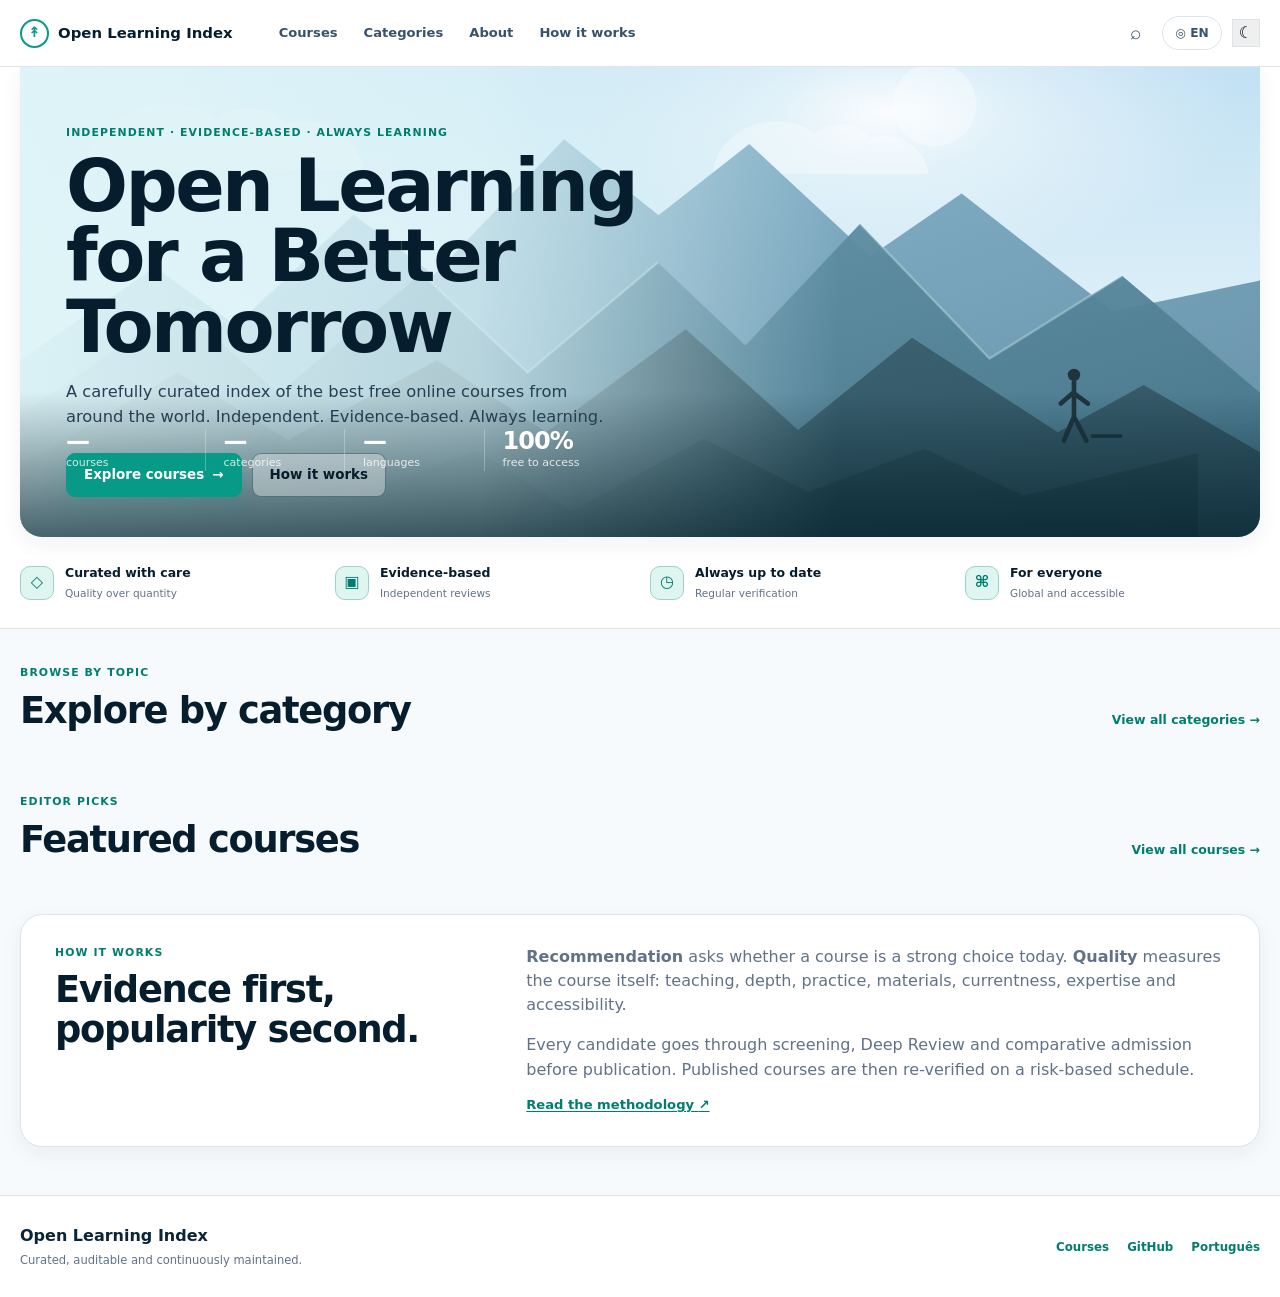
==== site/index.html @ 751ab686 "Add theme controls to index.html" ====
<!doctype html>
<html lang="en">
<head>
  <meta charset="utf-8">
  <meta name="viewport" content="width=device-width, initial-scale=1">
  <meta name="description" content="A rigorously curated index of exceptional free courses and open learning experiences.">
  <meta name="theme-color" content="#ffffff">
  <script>
    try {
      const saved = localStorage.getItem("oli-theme");
      const theme = saved === "dark" || saved === "light"
        ? saved
        : (matchMedia("(prefers-color-scheme: dark)").matches ? "dark" : "light");
      document.documentElement.dataset.theme = theme;
      document.documentElement.style.colorScheme = theme;
    } catch {}
  </script>
  <link rel="canonical" href="https://blackspirits.github.io/open-learning-index/">
  <link rel="alternate" hreflang="en" href="https://blackspirits.github.io/open-learning-index/">
  <link rel="alternate" hreflang="pt-PT" href="https://blackspirits.github.io/open-learning-index/pt/">
  <link rel="alternate" hreflang="x-default" href="https://blackspirits.github.io/open-learning-index/">
  <meta property="og:type" content="website">
  <meta property="og:title" content="Open Learning Index">
  <meta property="og:description" content="Curated, evidence-backed and continuously maintained free learning.">
  <meta property="og:url" content="https://blackspirits.github.io/open-learning-index/">
  <title>Open Learning Index</title>
  <link rel="stylesheet" href="styles.css">
</head>
<body data-page="home" data-locale="en" data-root="./">
  <a class="skip-link" href="#main-content">Skip to content</a>

  <header class="topbar">
    <div class="shell topbar-inner">
      <a class="brand" href="./" aria-label="Open Learning Index home">
        <span class="brand-symbol" aria-hidden="true">↟</span>
        <span>Open Learning Index</span>
      </a>
      <nav class="main-nav" aria-label="Primary navigation">
        <a href="courses/">Courses</a>
        <a href="#categories">Categories</a>
        <a href="#about">About</a>
        <a href="#how-it-works">How it works</a>
      </nav>
      <div class="nav-actions">
        <a class="icon-link" href="courses/" aria-label="Search courses">⌕</a>
        <a class="language-switch" href="pt/" lang="pt-PT" hreflang="pt-PT">◎ EN</a>
        <button class="theme-toggle" type="button" data-theme-toggle aria-label="Use dark theme" title="Use dark theme"><span data-theme-icon aria-hidden="true">☾</span></button>
      </div>
    </div>
  </header>

  <main id="main-content">
    <section class="home-hero">
      <div class="shell hero-frame">
        <div class="hero-copy-block">
          <p class="eyebrow">Independent · evidence-based · always learning</p>
          <h1>Open Learning<br>for a Better Tomorrow</h1>
          <p class="hero-copy">
            A carefully curated index of the best free online courses from around the world.
            Independent. Evidence-based. Always learning.
          </p>
          <div class="hero-actions">
            <a class="button button-primary" href="courses/">Explore courses <span aria-hidden="true">→</span></a>
            <a class="button button-ghost" href="#how-it-works">How it works</a>
          </div>
          <div class="home-stats" aria-label="Index statistics">
            <div><strong id="stat-courses">—</strong><span>courses</span></div>
            <div><strong id="stat-categories">—</strong><span>categories</span></div>
            <div><strong id="stat-languages">—</strong><span>languages</span></div>
            <div><strong>100%</strong><span>free to access</span></div>
          </div>
        </div>
      </div>
    </section>

    <section id="about" class="principles-strip">
      <div class="shell principles-grid">
        <article><span class="principle-icon">◇</span><div><strong>Curated with care</strong><small>Quality over quantity</small></div></article>
        <article><span class="principle-icon">▣</span><div><strong>Evidence-based</strong><small>Independent reviews</small></div></article>
        <article><span class="principle-icon">◷</span><div><strong>Always up to date</strong><small>Regular verification</small></div></article>
        <article><span class="principle-icon">⌘</span><div><strong>For everyone</strong><small>Global and accessible</small></div></article>
      </div>
    </section>

    <section id="categories" class="home-section shell">
      <div class="section-heading">
        <div>
          <p class="section-kicker">Browse by topic</p>
          <h2>Explore by category</h2>
        </div>
        <a href="courses/">View all categories <span aria-hidden="true">→</span></a>
      </div>
      <div id="home-categories" class="category-showcase" aria-live="polite"></div>
    </section>

    <section class="home-section shell">
      <div class="section-heading">
        <div>
          <p class="section-kicker">Editor picks</p>
          <h2>Featured courses</h2>
        </div>
        <a href="courses/">View all courses <span aria-hidden="true">→</span></a>
      </div>
      <div id="featured-courses" class="featured-grid" aria-live="polite"></div>
    </section>

    <section id="how-it-works" class="home-section shell how-panel">
      <div>
        <p class="section-kicker">How it works</p>
        <h2>Evidence first, popularity second.</h2>
      </div>
      <div class="how-copy">
        <p><strong>Recommendation</strong> asks whether a course is a strong choice today. <strong>Quality</strong> measures the course itself: teaching, depth, practice, materials, currentness, expertise and accessibility.</p>
        <p>Every candidate goes through screening, Deep Review and comparative admission before publication. Published courses are then re-verified on a risk-based schedule.</p>
        <a href="https://github.com/Blackspirits/open-learning-index/blob/main/docs/methodology.md">Read the methodology <span aria-hidden="true">↗</span></a>
      </div>
    </section>
  </main>

  <footer class="site-footer">
    <div class="shell footer-inner">
      <div><strong>Open Learning Index</strong><p>Curated, auditable and continuously maintained.</p></div>
      <div class="footer-links">
        <a href="courses/">Courses</a>
        <a href="https://github.com/Blackspirits/open-learning-index">GitHub</a>
        <a href="pt/" lang="pt-PT" hreflang="pt-PT">Português</a>
      </div>
    </div>
  </footer>

  <noscript><div class="noscript">This site needs JavaScript for dynamic course lists. Canonical data remains available on GitHub.</div></noscript>
  <script src="theme.js" defer></script>
  <script src="app.js" defer></script>
</body>
</html>
---- site/styles.css ----
:root {
  color-scheme: light;
  --bg: #f7fafc;
  --surface: #ffffff;
  --surface-soft: #f3f7f9;
  --surface-teal: #eef9f7;
  --text: #0b2538;
  --text-strong: #061d2d;
  --muted: #617287;
  --line: #dbe5ea;
  --line-strong: #c8d6dd;
  --primary: #079a86;
  --primary-strong: #007d6d;
  --primary-soft: #dff5f0;
  --secondary: #3f98f4;
  --secondary-soft: #e7f3ff;
  --accent: #ff7a24;
  --accent-soft: #fff0e6;
  --danger-soft: #ffe9e6;
  --danger: #c04b3d;
  --success: #0a8e6d;
  --shadow-sm: 0 7px 22px rgb(11 37 56 / 0.06);
  --shadow: 0 18px 48px rgb(11 37 56 / 0.09);
  --radius: 14px;
  --radius-lg: 22px;
  --max: 1240px;
}

* { box-sizing: border-box; }

html {
  scroll-behavior: smooth;
  scroll-padding-top: 78px;
}

body {
  margin: 0;
  background: var(--bg);
  color: var(--text);
  font-family: Inter, ui-sans-serif, system-ui, -apple-system, BlinkMacSystemFont, "Segoe UI", sans-serif;
  line-height: 1.52;
  text-rendering: optimizeLegibility;
}

a {
  color: var(--primary-strong);
  text-underline-offset: 0.16em;
}

a:hover { color: var(--primary); }

button,
input,
select,
summary { font: inherit; }

button,
input,
select { border: 1px solid var(--line); }

button:focus-visible,
input:focus-visible,
select:focus-visible,
a:focus-visible,
summary:focus-visible {
  outline: 3px solid color-mix(in srgb, var(--secondary) 55%, white);
  outline-offset: 3px;
}

img, svg { max-width: 100%; }

h1, h2, h3, p { margin-top: 0; }

h1, h2, h3 {
  color: var(--text-strong);
  line-height: 1.08;
  letter-spacing: -0.035em;
  text-wrap: balance;
}

.shell {
  width: min(calc(100% - 32px), var(--max));
  margin-inline: auto;
}

.sr-only {
  position: absolute;
  width: 1px;
  height: 1px;
  padding: 0;
  margin: -1px;
  overflow: hidden;
  clip: rect(0, 0, 0, 0);
  white-space: nowrap;
  border: 0;
}

.skip-link {
  position: fixed;
  top: -100px;
  left: 16px;
  z-index: 100;
  padding: 10px 14px;
  border-radius: 10px;
  background: var(--surface);
  color: var(--text);
  box-shadow: var(--shadow);
}

.skip-link:focus { top: 16px; }

/* Shared top navigation */

.topbar {
  position: sticky;
  top: 0;
  z-index: 50;
  border-bottom: 1px solid var(--line);
  background: rgb(255 255 255 / 0.96);
  backdrop-filter: blur(16px);
}

.topbar-inner {
  display: flex;
  min-height: 66px;
  align-items: center;
  gap: 28px;
}

.brand {
  display: inline-flex;
  align-items: center;
  gap: 9px;
  color: var(--text-strong);
  font-size: 0.93rem;
  font-weight: 850;
  text-decoration: none;
  white-space: nowrap;
}

.brand:hover { color: var(--text-strong); }

.brand-symbol {
  display: grid;
  place-items: center;
  width: 29px;
  height: 29px;
  border: 2px solid var(--primary);
  border-radius: 50%;
  color: var(--primary);
  font-size: 0.9rem;
  font-weight: 900;
}

.main-nav {
  display: flex;
  align-items: center;
  gap: 26px;
  margin-left: 18px;
}

.main-nav a {
  color: #395269;
  font-size: 0.82rem;
  font-weight: 650;
  text-decoration: none;
}

.main-nav a:hover,
.main-nav a.active {
  color: var(--primary-strong);
}

.nav-actions {
  display: flex;
  align-items: center;
  gap: 10px;
  margin-left: auto;
}

.icon-link,
.language-switch {
  display: inline-flex;
  min-height: 34px;
  align-items: center;
  justify-content: center;
  color: #395269;
  text-decoration: none;
}

.icon-link {
  width: 34px;
  border-radius: 50%;
  font-size: 1.2rem;
}

.language-switch {
  padding: 0 12px;
  border: 1px solid var(--line);
  border-radius: 999px;
  background: var(--surface);
  font-size: 0.76rem;
  font-weight: 800;
}

/* Homepage */

.home-hero {
  background: var(--surface);
}

.hero-frame {
  position: relative;
  min-height: 470px;
  overflow: hidden;
  border-radius: 0 0 var(--radius-lg) var(--radius-lg);
  background:
    linear-gradient(90deg, rgb(224 245 248 / 0.94) 0%, rgb(224 245 248 / 0.72) 37%, rgb(224 245 248 / 0.10) 66%),
    url("assets/hero-landscape.svg") center / cover no-repeat;
  box-shadow: var(--shadow-sm);
}

.hero-frame::after {
  content: "";
  position: absolute;
  inset: auto 0 0;
  height: 145px;
  background: linear-gradient(180deg, transparent, rgb(4 35 46 / 0.68));
  pointer-events: none;
}

.hero-copy-block {
  position: relative;
  z-index: 2;
  width: min(650px, 64%);
  padding: 58px 0 0 46px;
}

.eyebrow,
.section-kicker {
  margin-bottom: 9px;
  color: var(--primary-strong);
  font-size: 0.68rem;
  font-weight: 850;
  letter-spacing: 0.1em;
  text-transform: uppercase;
}

.hero-copy-block h1 {
  max-width: 620px;
  margin-bottom: 17px;
  font-size: clamp(2.55rem, 5.7vw, 4.8rem);
  line-height: 0.97;
}

.hero-copy {
  max-width: 540px;
  margin-bottom: 0;
  color: #263f53;
  font-size: 1.02rem;
}

.hero-actions {
  display: flex;
  flex-wrap: wrap;
  gap: 10px;
  margin-top: 24px;
}

.button {
  display: inline-flex;
  min-height: 44px;
  align-items: center;
  justify-content: center;
  gap: 8px;
  padding: 0 17px;
  border-radius: 9px;
  font-size: 0.84rem;
  font-weight: 800;
  text-decoration: none;
}

.button-primary {
  border: 1px solid var(--primary);
  background: var(--primary);
  color: white;
  box-shadow: 0 8px 22px rgb(7 154 134 / 0.18);
}

.button-primary:hover {
  background: var(--primary-strong);
  color: white;
}

.button-ghost {
  border: 1px solid color-mix(in srgb, var(--text) 45%, transparent);
  background: rgb(255 255 255 / 0.35);
  color: var(--text-strong);
  backdrop-filter: blur(8px);
}

.button-ghost:hover {
  background: rgb(255 255 255 / 0.6);
  color: var(--text-strong);
}

.home-stats {
  position: absolute;
  z-index: 3;
  left: 46px;
  bottom: 26px;
  display: grid;
  width: min(580px, calc(100% - 92px));
  grid-template-columns: repeat(4, 1fr);
  color: white;
}

.home-stats div {
  padding: 0 18px;
  border-right: 1px solid rgb(255 255 255 / 0.28);
}

.home-stats div:first-child { padding-left: 0; }
.home-stats div:last-child { border-right: 0; }

.home-stats strong,
.home-stats span { display: block; }

.home-stats strong {
  margin-bottom: 2px;
  font-size: 1.5rem;
  line-height: 1;
  letter-spacing: -0.04em;
}

.home-stats span {
  color: rgb(255 255 255 / 0.82);
  font-size: 0.69rem;
}

.principles-strip {
  border-bottom: 1px solid var(--line);
  background: var(--surface);
}

.principles-grid {
  display: grid;
  grid-template-columns: repeat(4, 1fr);
  gap: 20px;
  padding-block: 27px;
}

.principles-grid article {
  display: flex;
  align-items: center;
  gap: 11px;
}

.principle-icon {
  display: grid;
  flex: 0 0 auto;
  place-items: center;
  width: 34px;
  height: 34px;
  border: 1px solid color-mix(in srgb, var(--primary) 28%, var(--line));
  border-radius: 10px;
  background: var(--primary-soft);
  color: var(--primary-strong);
  font-weight: 900;
}

.principles-grid strong,
.principles-grid small { display: block; }

.principles-grid strong {
  color: var(--text-strong);
  font-size: 0.78rem;
}

.principles-grid small {
  margin-top: 2px;
  color: var(--muted);
  font-size: 0.66rem;
}

.home-section {
  padding-block: 36px 10px;
}

.section-heading {
  display: flex;
  align-items: end;
  justify-content: space-between;
  gap: 20px;
  margin-bottom: 18px;
}

.section-heading h2,
.how-panel h2 {
  margin-bottom: 0;
  font-size: clamp(1.6rem, 3vw, 2.3rem);
}

.section-heading > a {
  font-size: 0.78rem;
  font-weight: 800;
  text-decoration: none;
}

.category-showcase {
  display: grid;
  grid-template-columns: repeat(5, 1fr);
  gap: 14px;
}

.category-tile {
  display: grid;
  min-height: 138px;
  place-items: center;
  align-content: center;
  gap: 9px;
  padding: 16px;
  border: 1px solid var(--line);
  border-radius: var(--radius);
  background: var(--surface);
  color: var(--text);
  text-align: center;
  text-decoration: none;
  box-shadow: var(--shadow-sm);
  transition: transform 150ms ease, border-color 150ms ease, box-shadow 150ms ease;
}

.category-tile:hover {
  transform: translateY(-2px);
  border-color: color-mix(in srgb, var(--primary) 28%, var(--line));
  color: var(--text);
  box-shadow: var(--shadow);
}

.category-icon {
  display: grid;
  width: 44px;
  height: 44px;
  place-items: center;
  border-radius: 12px;
  background: var(--secondary-soft);
  color: var(--secondary);
  font-size: 1.25rem;
  font-weight: 900;
}

.icon-business-entrepreneurship { background: #e9f8ee; color: #36a55e; }
.icon-math-statistics { background: #f3e9ff; color: #9255d8; }
.icon-health-medicine { background: #ffecec; color: #ed4b4b; }
.icon-languages { background: var(--accent-soft); color: var(--accent); }

.category-tile strong {
  max-width: 150px;
  font-size: 0.82rem;
  line-height: 1.25;
}

.category-tile small {
  color: var(--muted);
  font-size: 0.68rem;
}

.featured-grid {
  display: grid;
  grid-template-columns: repeat(4, 1fr);
  gap: 14px;
}

.mini-course-card,
.catalogue-card {
  position: relative;
  display: flex;
  min-width: 0;
  flex-direction: column;
  border: 1px solid var(--line);
  border-radius: var(--radius);
  background: var(--surface);
  box-shadow: var(--shadow-sm);
}

.mini-course-card {
  min-height: 265px;
  padding: 16px;
}

.mini-card-top,
.catalogue-card-head {
  display: flex;
  align-items: center;
  justify-content: space-between;
}

.score-pill {
  display: inline-flex;
  min-width: 38px;
  height: 27px;
  align-items: center;
  justify-content: center;
  border-radius: 7px;
  background: var(--primary);
  color: white;
  font-size: 0.78rem;
  font-weight: 900;
}

.bookmark {
  color: #6c7f91;
  font-size: 1.12rem;
}

.provider-mark {
  display: grid;
  width: 72px;
  height: 44px;
  place-items: center;
  margin: 11px auto 8px;
  border-radius: 10px;
  background: linear-gradient(135deg, #eef7fa, #f8fbfd);
  color: var(--text-strong);
  font-size: 1.12rem;
  font-weight: 900;
  letter-spacing: -0.03em;
}

.provider-mark.large {
  width: 90px;
  height: 54px;
  margin-top: 7px;
  font-size: 1.3rem;
}

.mini-course-card h3,
.catalogue-card h3 {
  margin-bottom: 5px;
  font-size: 0.88rem;
  line-height: 1.22;
}

.mini-course-card h3 a,
.catalogue-card h3 a {
  color: var(--text-strong);
  text-decoration: none;
}

.mini-course-card h3 a:hover,
.catalogue-card h3 a:hover { color: var(--primary-strong); }

.provider {
  margin-bottom: 10px;
  color: var(--muted);
  font-size: 0.7rem;
}

.mini-tags {
  display: flex;
  flex-wrap: wrap;
  gap: 5px;
  margin-top: auto;
}

.mini-tag {
  display: inline-flex;
  min-height: 22px;
  align-items: center;
  padding: 3px 7px;
  border-radius: 6px;
  background: #eef4f6;
  color: #466076;
  font-size: 0.62rem;
  line-height: 1.2;
}

.tag-category {
  background: var(--primary-soft);
  color: var(--primary-strong);
}

.tag-archive {
  background: #edf0f2;
  color: #405465;
}

.how-panel {
  display: grid;
  grid-template-columns: minmax(250px, 0.75fr) minmax(0, 1.25fr);
  gap: 52px;
  margin-top: 26px;
  margin-bottom: 46px;
  padding: 30px 34px;
  border: 1px solid var(--line);
  border-radius: var(--radius-lg);
  background: var(--surface);
  box-shadow: var(--shadow-sm);
}

.how-copy p {
  color: var(--muted);
}

.how-copy p:last-of-type { margin-bottom: 10px; }

.how-copy a {
  font-size: 0.82rem;
  font-weight: 800;
}

/* Catalogue */

.catalogue-page {
  padding-block: 40px 52px;
}

.page-heading {
  margin-bottom: 22px;
}

.page-heading h1 {
  margin-bottom: 8px;
  font-size: clamp(2.2rem, 4vw, 3.4rem);
}

.page-heading p {
  margin-bottom: 0;
  color: var(--muted);
  font-size: 0.9rem;
}

.catalogue-toolbar {
  margin-bottom: 20px;
}

.catalogue-toolbar form {
  display: grid;
  gap: 10px;
}

.search-box {
  display: flex;
  min-height: 46px;
  align-items: center;
  gap: 10px;
  padding: 0 14px;
  border: 1px solid var(--line);
  border-radius: 10px;
  background: var(--surface);
  box-shadow: var(--shadow-sm);
}

.search-box span {
  color: var(--muted);
  font-size: 1.1rem;
}

.search-box input {
  width: 100%;
  border: 0;
  outline: 0;
  background: transparent;
  color: var(--text);
}

.search-box input::placeholder { color: #8b9aab; }

.filter-row,
.extra-filter-row {
  display: flex;
  flex-wrap: wrap;
  gap: 8px;
  align-items: center;
}

.compact-field label { display: none; }

.compact-field select {
  min-height: 36px;
  padding: 0 30px 0 11px;
  border-radius: 9px;
  background: var(--surface);
  color: #3d556b;
  font-size: 0.73rem;
  font-weight: 700;
}

.clear-button {
  min-height: 36px;
  padding: 0 9px;
  border-color: transparent;
  background: transparent;
  color: #81909d;
  cursor: pointer;
  font-size: 0.72rem;
}

.clear-button:hover { color: var(--primary-strong); }

.more-filters {
  width: fit-content;
  color: var(--muted);
  font-size: 0.72rem;
}

.more-filters summary {
  cursor: pointer;
  font-weight: 750;
}

.extra-filter-row {
  margin-top: 10px;
  padding: 11px;
  border: 1px solid var(--line);
  border-radius: 10px;
  background: var(--surface);
}

.filter-check {
  display: inline-flex;
  min-height: 34px;
  align-items: center;
  gap: 6px;
  color: #50677a;
  font-size: 0.72rem;
}

.filter-check input {
  width: 17px;
  height: 17px;
  accent-color: var(--primary);
}

.catalogue-meta {
  display: flex;
  align-items: center;
  justify-content: space-between;
  margin: 18px 0 12px;
}

.catalogue-meta p {
  margin: 0;
  color: #4d6275;
  font-size: 0.78rem;
  font-weight: 700;
}

.view-toggle {
  display: flex;
  gap: 4px;
}

.view-toggle button {
  min-height: 33px;
  padding: 0 11px;
  border-radius: 8px;
  background: var(--surface);
  color: #61768a;
  font-size: 0.7rem;
  font-weight: 750;
}

.view-toggle button.active {
  border-color: #173746;
  background: #173746;
  color: white;
}

.course-grid.catalogue-grid {
  display: grid;
  grid-template-columns: repeat(3, 1fr);
  gap: 14px;
}

.catalogue-card {
  min-height: 315px;
  padding: 14px;
}

.catalogue-card:hover {
  border-color: color-mix(in srgb, var(--primary) 27%, var(--line));
  box-shadow: var(--shadow);
}

.card-spacer { flex: 1; }

.access-line {
  display: grid;
  grid-template-columns: auto 1fr;
  gap: 7px;
  align-items: center;
  margin-top: 11px;
  padding-top: 9px;
  border-top: 1px solid var(--line);
  color: var(--muted);
  font-size: 0.62rem;
}

.access-line strong {
  color: var(--primary-strong);
  font-size: 0.68rem;
}

.show-more-row {
  display: flex;
  justify-content: center;
  margin-top: 24px;
}

.show-more {
  min-height: 40px;
  padding: 0 16px;
  border-radius: 999px;
  background: var(--surface);
  color: var(--text);
  cursor: pointer;
  font-weight: 750;
}

.empty {
  margin-top: 20px;
  padding: 42px 20px;
  border: 1px dashed var(--line-strong);
  border-radius: var(--radius);
  background: var(--surface);
  text-align: center;
}

/* Static course detail */

.course-page {
  padding-block: 28px 54px;
}

.course-breadcrumbs {
  display: flex;
  flex-wrap: wrap;
  gap: 7px;
  align-items: center;
  margin-bottom: 22px;
  color: var(--muted);
  font-size: 0.7rem;
}

.course-breadcrumbs a {
  color: var(--primary-strong);
  text-decoration: none;
  font-weight: 700;
}

.course-title-grid {
  display: grid;
  grid-template-columns: minmax(0, 1fr) 250px;
  gap: 38px;
  align-items: start;
}

.course-heading-main h1 {
  max-width: 870px;
  margin-bottom: 11px;
  font-size: clamp(2rem, 4.2vw, 3.45rem);
  line-height: 1.01;
}

.course-provider-line {
  margin-bottom: 14px;
  color: #425c70;
  font-size: 0.77rem;
  font-weight: 700;
}

.course-meta-tags {
  display: flex;
  flex-wrap: wrap;
  gap: 7px;
}

.course-score-card {
  padding: 17px 18px;
  border: 1px solid var(--line);
  border-radius: 12px;
  background: var(--surface);
  box-shadow: var(--shadow-sm);
}

.course-score-card > span {
  display: block;
  margin-bottom: 5px;
  color: var(--text-strong);
  font-size: 0.72rem;
  font-weight: 800;
}

.course-score-main {
  display: flex;
  gap: 7px;
  align-items: baseline;
}

.course-score-main strong {
  color: var(--text-strong);
  font-size: 2.45rem;
  line-height: 1;
  letter-spacing: -0.055em;
}

.course-score-main small {
  color: var(--text);
  font-size: 1rem;
}

.quality-line {
  display: flex;
  justify-content: space-between;
  margin-top: 14px;
  color: #314c60;
  font-size: 0.67rem;
  font-weight: 800;
}

.score-meter {
  overflow: hidden;
  height: 5px;
  margin-top: 5px;
  border-radius: 999px;
  background: #e6edef;
}

.score-meter i {
  display: block;
  height: 100%;
  border-radius: inherit;
  background: var(--primary);
}

.status-banner {
  display: grid;
  grid-template-columns: auto 1fr auto;
  gap: 14px;
  align-items: center;
  margin: 28px 0 17px;
  padding: 17px 19px;
  border-radius: 12px;
  background: linear-gradient(90deg, #eff9f7, #f5fbfa);
}

.status-banner-icon {
  display: grid;
  width: 34px;
  height: 34px;
  place-items: center;
  border-radius: 9px;
  background: #d8f3ed;
  color: var(--primary-strong);
  font-weight: 900;
}

.status-banner strong,
.status-banner small { display: block; }

.status-banner strong {
  margin-bottom: 2px;
  color: var(--text-strong);
  font-size: 0.84rem;
}

.status-banner small {
  color: var(--muted);
  font-size: 0.7rem;
}

.status-banner a {
  display: inline-flex;
  min-height: 38px;
  align-items: center;
  padding: 0 14px;
  border: 1px solid var(--primary);
  border-radius: 999px;
  color: var(--primary-strong);
  font-size: 0.72rem;
  font-weight: 800;
  text-decoration: none;
}

.course-tabs {
  display: flex;
  gap: 42px;
  overflow-x: auto;
  margin-bottom: 18px;
  border-bottom: 1px solid var(--line);
}

.course-tabs a {
  flex: 0 0 auto;
  padding: 11px 0 10px;
  border-bottom: 2px solid transparent;
  color: #465e72;
  font-size: 0.7rem;
  font-weight: 700;
  text-decoration: none;
}

.course-tabs a:first-child {
  border-bottom-color: var(--primary);
  color: var(--text-strong);
}

.course-layout {
  display: grid;
  grid-template-columns: minmax(0, 1fr) 275px;
  gap: 28px;
  align-items: start;
}

.course-content {
  display: grid;
  gap: 22px;
}

.content-section {
  padding-bottom: 20px;
  border-bottom: 1px solid #edf1f3;
}

.content-section:last-child { border-bottom: 0; }

.content-section h2 {
  margin-bottom: 10px;
  font-size: 1.08rem;
}

.content-section h3 {
  margin: 16px 0 7px;
  font-size: 0.86rem;
}

.content-section p,
.content-section li {
  color: #4d6376;
  font-size: 0.76rem;
}

.content-section p:last-child { margin-bottom: 0; }

.check-list,
.evidence-list,
.comparison-list {
  padding-left: 0;
  list-style: none;
}

.check-list li,
.evidence-list li,
.comparison-list li {
  position: relative;
  padding-left: 22px;
}

.check-list li::before {
  content: "✓";
  position: absolute;
  left: 0;
  color: var(--primary);
  font-weight: 900;
}

.evidence-list li::before,
.comparison-list li::before {
  content: "→";
  position: absolute;
  left: 0;
  color: var(--primary);
}

.evidence-list li + li,
.comparison-list li + li { margin-top: 6px; }

.course-materials-link {
  display: inline-flex;
  min-height: 38px;
  align-items: center;
  gap: 9px;
  padding: 0 14px;
  border-radius: 10px;
  background: var(--surface-teal);
  color: var(--primary-strong);
  font-size: 0.72rem;
  font-weight: 800;
  text-decoration: none;
}

.course-sidebar {
  display: grid;
  gap: 12px;
}

.sidebar-card {
  padding: 16px;
  border: 1px solid var(--line);
  border-radius: 12px;
  background: var(--surface);
}

.sidebar-card h2 {
  margin-bottom: 13px;
  font-size: 0.91rem;
}

.glance-list {
  display: grid;
  gap: 11px;
  margin: 0;
}

.glance-list > div {
  display: grid;
  grid-template-columns: 19px 72px 1fr;
  gap: 7px;
  align-items: start;
}

.glance-list dt,
.glance-list dd {
  margin: 0;
  font-size: 0.67rem;
}

.glance-list dt { color: var(--muted); }
.glance-list dd { color: var(--text); }

.glance-icon {
  color: var(--primary-strong);
  font-size: 0.75rem;
}

.related-list {
  display: grid;
  gap: 10px;
}

.related-course {
  display: grid;
  grid-template-columns: 34px 1fr auto;
  gap: 8px;
  align-items: center;
  text-decoration: none;
}

.related-mark {
  display: grid;
  width: 34px;
  height: 34px;
  place-items: center;
  border-radius: 9px;
  background: var(--accent-soft);
  color: var(--accent);
  font-size: 0.65rem;
  font-weight: 900;
}

.related-course strong,
.related-course small { display: block; }

.related-course strong {
  color: var(--text-strong);
  font-size: 0.67rem;
  line-height: 1.25;
}

.related-course small {
  margin-top: 2px;
  color: var(--muted);
  font-size: 0.59rem;
}

.related-score {
  padding: 3px 5px;
  border-radius: 5px;
  background: var(--primary);
  color: white;
  font-size: 0.61rem;
  font-weight: 850;
}

.quality-panel {
  padding: 15px;
  border: 1px solid var(--line);
  border-radius: 12px;
  background: #fbfdfd;
}

.component-grid {
  display: grid;
  gap: 9px;
}

.component-item {
  display: grid;
  grid-template-columns: 100px 1fr 32px;
  gap: 9px;
  align-items: center;
}

.component-item span {
  color: #536b7e;
  font-size: 0.67rem;
  font-weight: 700;
}

.component-item strong {
  font-size: 0.68rem;
  text-align: right;
}

.component-meter {
  overflow: hidden;
  height: 5px;
  border-radius: 999px;
  background: #e7eef1;
}

.component-meter i {
  display: block;
  height: 100%;
  border-radius: inherit;
  background: var(--primary);
}

.editorial-details {
  margin-top: 12px;
}

.editorial-details summary {
  cursor: pointer;
  color: var(--primary-strong);
  font-size: 0.72rem;
  font-weight: 800;
}

/* Generated category pages */

.category-page {
  padding-block: 34px 52px;
}

.category-page-header {
  margin-bottom: 22px;
}

.category-page-header h1 {
  margin-bottom: 8px;
  font-size: clamp(2rem, 4vw, 3.2rem);
}

.category-page-header p {
  color: var(--muted);
  font-size: 0.82rem;
}

/* Footer */

.site-footer {
  margin-top: 48px;
  padding: 28px 0;
  border-top: 1px solid var(--line);
  background: var(--surface);
}

.footer-inner {
  display: flex;
  align-items: center;
  justify-content: space-between;
  gap: 24px;
}

.footer-inner p {
  margin: 3px 0 0;
  color: var(--muted);
  font-size: 0.72rem;
}

.footer-links {
  display: flex;
  flex-wrap: wrap;
  gap: 18px;
}

.footer-links a {
  font-size: 0.74rem;
  font-weight: 750;
  text-decoration: none;
}

.noscript {
  position: fixed;
  inset: auto 16px 16px;
  z-index: 100;
  padding: 12px 14px;
  border: 1px solid var(--line);
  border-radius: 10px;
  background: var(--surface);
  box-shadow: var(--shadow);
}

@media (max-width: 980px) {
  .main-nav { gap: 15px; margin-left: 0; }
  .hero-copy-block { width: 72%; }
  .category-showcase { grid-template-columns: repeat(3, 1fr); }
  .featured-grid { grid-template-columns: repeat(2, 1fr); }
  .course-grid.catalogue-grid { grid-template-columns: repeat(2, 1fr); }
  .course-title-grid { grid-template-columns: 1fr 220px; gap: 24px; }
  .course-layout { grid-template-columns: 1fr 235px; gap: 20px; }
}

@media (max-width: 760px) {
  .shell { width: min(calc(100% - 24px), var(--max)); }

  .topbar-inner {
    min-height: 58px;
    gap: 12px;
  }

  .brand span:last-child { font-size: 0.82rem; }
  .main-nav { display: none; }

  .hero-frame {
    min-height: 610px;
    border-radius: 0 0 18px 18px;
    background:
      linear-gradient(180deg, rgb(224 245 248 / 0.93) 0%, rgb(224 245 248 / 0.6) 47%, rgb(4 35 46 / 0.18) 100%),
      url("assets/hero-landscape.svg") 58% center / cover no-repeat;
  }

  .hero-copy-block {
    width: 100%;
    padding: 38px 22px 0;
  }

  .hero-copy-block h1 {
    font-size: clamp(2.35rem, 12vw, 3.6rem);
  }

  .home-stats {
    left: 22px;
    bottom: 24px;
    width: calc(100% - 44px);
    grid-template-columns: repeat(2, 1fr);
    gap: 14px 0;
  }

  .home-stats div:nth-child(2) { border-right: 0; }
  .home-stats div:nth-child(3) { padding-left: 0; }

  .principles-grid {
    grid-template-columns: repeat(2, 1fr);
  }

  .category-showcase {
    grid-template-columns: repeat(2, 1fr);
  }

  .featured-grid,
  .course-grid.catalogue-grid {
    grid-template-columns: 1fr;
  }

  .how-panel {
    grid-template-columns: 1fr;
    gap: 16px;
    padding: 23px;
  }

  .filter-row {
    align-items: stretch;
  }

  .compact-field { flex: 1 1 46%; }
  .compact-field select { width: 100%; }

  .catalogue-meta {
    align-items: flex-start;
    gap: 10px;
  }

  .course-title-grid,
  .course-layout {
    grid-template-columns: 1fr;
  }

  .course-score-card {
    width: min(100%, 300px);
  }

  .status-banner {
    grid-template-columns: auto 1fr;
  }

  .status-banner a {
    grid-column: 1 / -1;
    justify-content: center;
  }

  .course-tabs {
    gap: 25px;
  }

  .course-sidebar {
    grid-row: auto;
  }

  .footer-inner,
  .section-heading {
    align-items: flex-start;
    flex-direction: column;
  }
}

@media (max-width: 480px) {
  .language-switch { padding: 0 9px; }
  .brand-symbol { width: 27px; height: 27px; }
  .hero-copy-block { padding-inline: 18px; }
  .home-stats { left: 18px; width: calc(100% - 36px); }
  .principles-grid { grid-template-columns: 1fr; }
  .category-showcase { grid-template-columns: 1fr; }
  .compact-field { flex-basis: 100%; }
  .course-tabs { gap: 20px; }
  .component-item { grid-template-columns: 82px 1fr 30px; }
}

@media (prefers-reduced-motion: reduce) {
  html { scroll-behavior: auto; }
  *, *::before, *::after {
    animation-duration: 0.01ms !important;
    animation-iteration-count: 1 !important;
    transition-duration: 0.01ms !important;
  }
}
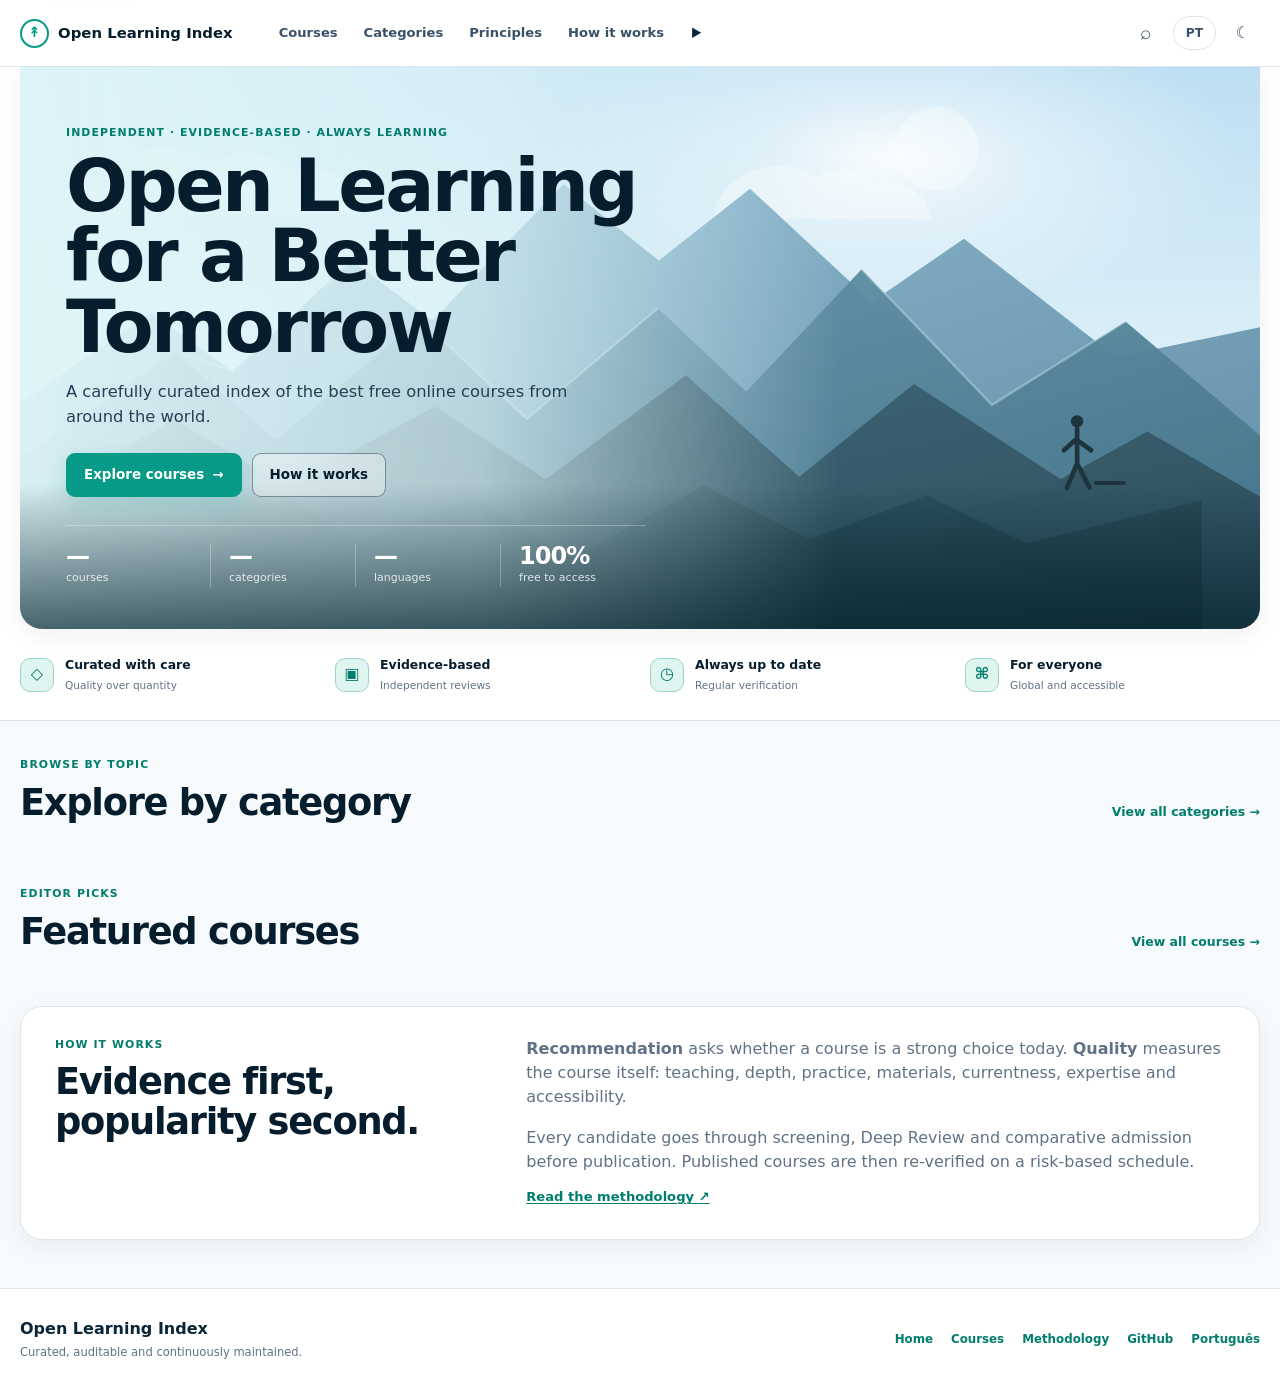
==== commit 262b76ab: "Harden navigation and mobile UX in index.html" ====
--- a/site/index.html
+++ b/site/index.html
@@ -38,12 +38,21 @@
       <nav class="main-nav" aria-label="Primary navigation">
         <a href="courses/">Courses</a>
         <a href="#categories">Categories</a>
-        <a href="#about">About</a>
+        <a href="#about">Principles</a>
         <a href="#how-it-works">How it works</a>
       </nav>
+      <details class="mobile-nav">
+        <summary aria-label="Open navigation"><span class="menu-icon" aria-hidden="true"></span></summary>
+        <nav aria-label="Mobile navigation">
+          <a href="courses/">Courses</a>
+          <a href="#categories">Categories</a>
+          <a href="#about">Principles</a>
+          <a href="#how-it-works">How it works</a>
+        </nav>
+      </details>
       <div class="nav-actions">
         <a class="icon-link" href="courses/" aria-label="Search courses">⌕</a>
-        <a class="language-switch" href="pt/" lang="pt-PT" hreflang="pt-PT">◎ EN</a>
+        <a class="language-switch" href="pt/" lang="pt-PT" hreflang="pt-PT" aria-label="Português (Portugal)">PT</a>
         <button class="theme-toggle" type="button" data-theme-toggle aria-label="Use dark theme" title="Use dark theme"><span data-theme-icon aria-hidden="true">☾</span></button>
       </div>
     </div>
@@ -57,7 +66,6 @@
           <h1>Open Learning<br>for a Better Tomorrow</h1>
           <p class="hero-copy">
             A carefully curated index of the best free online courses from around the world.
-            Independent. Evidence-based. Always learning.
           </p>
           <div class="hero-actions">
             <a class="button button-primary" href="courses/">Explore courses <span aria-hidden="true">→</span></a>
@@ -90,7 +98,7 @@
         </div>
         <a href="courses/">View all categories <span aria-hidden="true">→</span></a>
       </div>
-      <div id="home-categories" class="category-showcase" aria-live="polite"></div>
+      <div id="home-categories" class="category-showcase"></div>
     </section>
 
     <section class="home-section shell">
@@ -101,7 +109,7 @@
         </div>
         <a href="courses/">View all courses <span aria-hidden="true">→</span></a>
       </div>
-      <div id="featured-courses" class="featured-grid" aria-live="polite"></div>
+      <div id="featured-courses" class="featured-grid"></div>
     </section>
 
     <section id="how-it-works" class="home-section shell how-panel">
@@ -121,7 +129,9 @@
     <div class="shell footer-inner">
       <div><strong>Open Learning Index</strong><p>Curated, auditable and continuously maintained.</p></div>
       <div class="footer-links">
+        <a href="./">Home</a>
         <a href="courses/">Courses</a>
+        <a href="https://github.com/Blackspirits/open-learning-index/blob/main/docs/methodology.md">Methodology</a>
         <a href="https://github.com/Blackspirits/open-learning-index">GitHub</a>
         <a href="pt/" lang="pt-PT" hreflang="pt-PT">Português</a>
       </div>
--- a/site/styles.css
+++ b/site/styles.css
@@ -179,7 +179,8 @@
 }
 
 .icon-link,
-.language-switch {
+.language-switch,
+.theme-toggle {
   display: inline-flex;
   min-height: 34px;
   align-items: center;
@@ -201,6 +202,25 @@
   background: var(--surface);
   font-size: 0.76rem;
   font-weight: 800;
+}
+
+.theme-toggle {
+  width: 34px;
+  min-height: 34px;
+  align-items: center;
+  justify-content: center;
+  border: 1px solid transparent;
+  border-radius: 50%;
+  background: transparent;
+  color: #395269;
+  cursor: pointer;
+  font-size: 1rem;
+}
+
+.theme-toggle:hover {
+  border-color: var(--line);
+  background: var(--surface-soft);
+  color: var(--primary-strong);
 }
 
 /* Homepage */
@@ -233,7 +253,7 @@
   position: relative;
   z-index: 2;
   width: min(650px, 64%);
-  padding: 58px 0 0 46px;
+  padding: 58px 0 42px 46px;
 }
 
 .eyebrow,
@@ -305,13 +325,14 @@
 }
 
 .home-stats {
-  position: absolute;
+  position: static;
   z-index: 3;
-  left: 46px;
-  bottom: 26px;
-  display: grid;
-  width: min(580px, calc(100% - 92px));
+  display: grid;
+  width: min(580px, 100%);
   grid-template-columns: repeat(4, 1fr);
+  margin-top: 28px;
+  padding-top: 18px;
+  border-top: 1px solid rgb(255 255 255 / 0.28);
   color: white;
 }
 
@@ -484,7 +505,7 @@
 }
 
 .mini-course-card {
-  min-height: 265px;
+  min-height: 235px;
   padding: 16px;
 }
 
@@ -528,10 +549,10 @@
 }
 
 .provider-mark.large {
-  width: 90px;
-  height: 54px;
-  margin-top: 7px;
-  font-size: 1.3rem;
+  width: 82px;
+  height: 48px;
+  margin-top: 5px;
+  font-size: 1.18rem;
 }
 
 .mini-course-card h3,
@@ -674,7 +695,17 @@
   align-items: center;
 }
 
-.compact-field label { display: none; }
+.compact-field label {
+  position: absolute;
+  width: 1px;
+  height: 1px;
+  padding: 0;
+  margin: -1px;
+  overflow: hidden;
+  clip: rect(0, 0, 0, 0);
+  white-space: nowrap;
+  border: 0;
+}
 
 .compact-field select {
   min-height: 36px;
@@ -767,6 +798,31 @@
   color: white;
 }
 
+.course-grid.catalogue-grid.catalogue-list {
+  grid-template-columns: 1fr;
+}
+
+.catalogue-list .catalogue-card {
+  display: grid;
+  min-height: 0;
+  grid-template-columns: auto 86px minmax(220px, 1.4fr) minmax(220px, 1fr) auto;
+  gap: 14px;
+  align-items: center;
+}
+
+.catalogue-list .catalogue-card-head {
+  display: contents;
+}
+
+.catalogue-list .score-pill { grid-column: 1; grid-row: 1; }
+.catalogue-list .provider-mark.large { grid-column: 2; grid-row: 1; margin: 0; }
+.catalogue-list .catalogue-card h3 { grid-column: 3; grid-row: 1; margin: 0; }
+.catalogue-list .catalogue-card .provider { grid-column: 3; grid-row: 1; margin: 34px 0 0; }
+.catalogue-list .card-spacer { display: none; }
+.catalogue-list .mini-tags { grid-column: 4; grid-row: 1; margin: 0; }
+.catalogue-list .access-line { grid-column: 5; grid-row: 1; margin: 0; padding: 0; border-top: 0; max-width: 170px; }
+.catalogue-list .bookmark { display: none; }
+
 .course-grid.catalogue-grid {
   display: grid;
   grid-template-columns: repeat(3, 1fr);
@@ -774,7 +830,7 @@
 }
 
 .catalogue-card {
-  min-height: 315px;
+  min-height: 270px;
   padding: 14px;
 }
 
@@ -864,10 +920,17 @@
 }
 
 .course-provider-line {
-  margin-bottom: 14px;
+  margin-bottom: 8px;
   color: #425c70;
   font-size: 0.77rem;
   font-weight: 700;
+}
+
+.localization-note {
+  max-width: 720px;
+  margin: 0 0 14px;
+  color: var(--muted);
+  font-size: 0.68rem;
 }
 
 .course-meta-tags {
@@ -1334,7 +1397,7 @@
 
   .hero-copy-block {
     width: 100%;
-    padding: 38px 22px 0;
+    padding: 38px 22px 34px;
   }
 
   .hero-copy-block h1 {
@@ -1342,11 +1405,10 @@
   }
 
   .home-stats {
-    left: 22px;
-    bottom: 24px;
-    width: calc(100% - 44px);
+    width: 100%;
     grid-template-columns: repeat(2, 1fr);
     gap: 14px 0;
+    margin-top: 26px;
   }
 
   .home-stats div:nth-child(2) { border-right: 0; }
@@ -1420,7 +1482,7 @@
   .language-switch { padding: 0 9px; }
   .brand-symbol { width: 27px; height: 27px; }
   .hero-copy-block { padding-inline: 18px; }
-  .home-stats { left: 18px; width: calc(100% - 36px); }
+  .home-stats { width: 100%; }
   .principles-grid { grid-template-columns: 1fr; }
   .category-showcase { grid-template-columns: 1fr; }
   .compact-field { flex-basis: 100%; }
@@ -1436,3 +1498,183 @@
     transition-duration: 0.01ms !important;
   }
 }
+
+
+/* Dark theme */
+
+html[data-theme="dark"] {
+  color-scheme: dark;
+  --bg: #07131a;
+  --surface: #0c1b23;
+  --surface-soft: #10252f;
+  --surface-teal: #0d2a29;
+  --text: #d9e7ec;
+  --text-strong: #f4fafc;
+  --muted: #99acb8;
+  --line: #213842;
+  --line-strong: #31505c;
+  --primary: #2ecdb5;
+  --primary-strong: #70e5d2;
+  --primary-soft: #0e3734;
+  --secondary: #6db5ff;
+  --secondary-soft: #102d46;
+  --accent: #ff9850;
+  --accent-soft: #3b2519;
+  --danger-soft: #3d211e;
+  --danger: #ff9b91;
+  --success: #5dd9b4;
+  --shadow-sm: 0 8px 24px rgb(0 0 0 / 0.22);
+  --shadow: 0 18px 48px rgb(0 0 0 / 0.34);
+}
+
+html[data-theme="dark"] body {
+  background: #07131a;
+}
+
+html[data-theme="dark"] .topbar {
+  background: rgb(7 19 26 / 0.94);
+}
+
+html[data-theme="dark"] .main-nav a,
+html[data-theme="dark"] .icon-link,
+html[data-theme="dark"] .theme-toggle,
+html[data-theme="dark"] .language-switch {
+  color: #b7c7d0;
+}
+
+html[data-theme="dark"] .hero-frame {
+  background:
+    linear-gradient(90deg, rgb(7 26 34 / 0.94) 0%, rgb(7 26 34 / 0.74) 40%, rgb(7 26 34 / 0.20) 70%),
+    url("assets/hero-landscape.svg") center / cover no-repeat;
+}
+
+html[data-theme="dark"] .hero-copy-block h1,
+html[data-theme="dark"] .hero-copy {
+  color: #f3fafc;
+}
+
+html[data-theme="dark"] .button-ghost {
+  border-color: rgb(255 255 255 / 0.28);
+  background: rgb(6 22 29 / 0.45);
+  color: #f2f8fa;
+}
+
+html[data-theme="dark"] .principles-strip,
+html[data-theme="dark"] .site-footer {
+  background: #091820;
+}
+
+html[data-theme="dark"] .provider-mark {
+  background: linear-gradient(135deg, #112b35, #0d222c);
+  color: #e9f4f7;
+}
+
+html[data-theme="dark"] .mini-tag {
+  background: #152a34;
+  color: #bdd0d8;
+}
+
+html[data-theme="dark"] .tag-category {
+  background: #103a36;
+  color: #72dfcd;
+}
+
+html[data-theme="dark"] .tag-archive {
+  background: #29333a;
+  color: #c8d3d8;
+}
+
+html[data-theme="dark"] .search-box input,
+html[data-theme="dark"] .compact-field select {
+  color: #dbe8ec;
+}
+
+html[data-theme="dark"] .search-box input::placeholder {
+  color: #718793;
+}
+
+html[data-theme="dark"] .compact-field select,
+html[data-theme="dark"] .view-toggle button,
+html[data-theme="dark"] .show-more {
+  background: var(--surface);
+}
+
+html[data-theme="dark"] .view-toggle button.active {
+  border-color: var(--primary);
+  background: var(--primary);
+  color: #06231f;
+}
+
+html[data-theme="dark"] .course-provider-line,
+html[data-theme="dark"] .localization-note,
+html[data-theme="dark"] .quality-line,
+html[data-theme="dark"] .catalogue-meta p,
+html[data-theme="dark"] .filter-check {
+  color: #a7bbc5;
+}
+
+html[data-theme="dark"] .status-banner {
+  background: linear-gradient(90deg, #0e2a2a, #10252a);
+}
+
+html[data-theme="dark"] .status-banner-icon {
+  background: #123c37;
+}
+
+html[data-theme="dark"] .score-meter,
+html[data-theme="dark"] .component-meter {
+  background: #21333b;
+}
+
+html[data-theme="dark"] .quality-panel {
+  background: #0a1820;
+}
+
+html[data-theme="dark"] .content-section {
+  border-bottom-color: #182d36;
+}
+
+html[data-theme="dark"] .content-section p,
+html[data-theme="dark"] .content-section li,
+html[data-theme="dark"] .component-item span {
+  color: #9fb3bd;
+}
+
+html[data-theme="dark"] .course-materials-link {
+  background: #0f312e;
+}
+
+html[data-theme="dark"] .category-icon {
+  filter: saturate(0.88) brightness(0.82);
+  box-shadow: inset 0 0 0 1px rgb(255 255 255 / 0.05);
+}
+
+html[data-theme="dark"] .icon-business-entrepreneurship,
+html[data-theme="dark"] .icon-health-medicine,
+html[data-theme="dark"] .icon-math-statistics,
+html[data-theme="dark"] .icon-languages {
+  background: #17313a;
+}
+
+@media (max-width: 760px) {
+  .catalogue-list .catalogue-card {
+    display: flex;
+    min-height: 315px;
+  }
+
+  .catalogue-list .catalogue-card-head {
+    display: flex;
+  }
+
+  .catalogue-list .provider-mark.large,
+  .catalogue-list .catalogue-card h3,
+  .catalogue-list .catalogue-card .provider,
+  .catalogue-list .mini-tags,
+  .catalogue-list .access-line {
+    margin-left: 0;
+  }
+
+  .catalogue-list .catalogue-card .provider { margin-top: 0; }
+  .catalogue-list .access-line { margin-top: 11px; padding-top: 9px; border-top: 1px solid var(--line); max-width: none; }
+  .catalogue-list .bookmark { display: inline; }
+}
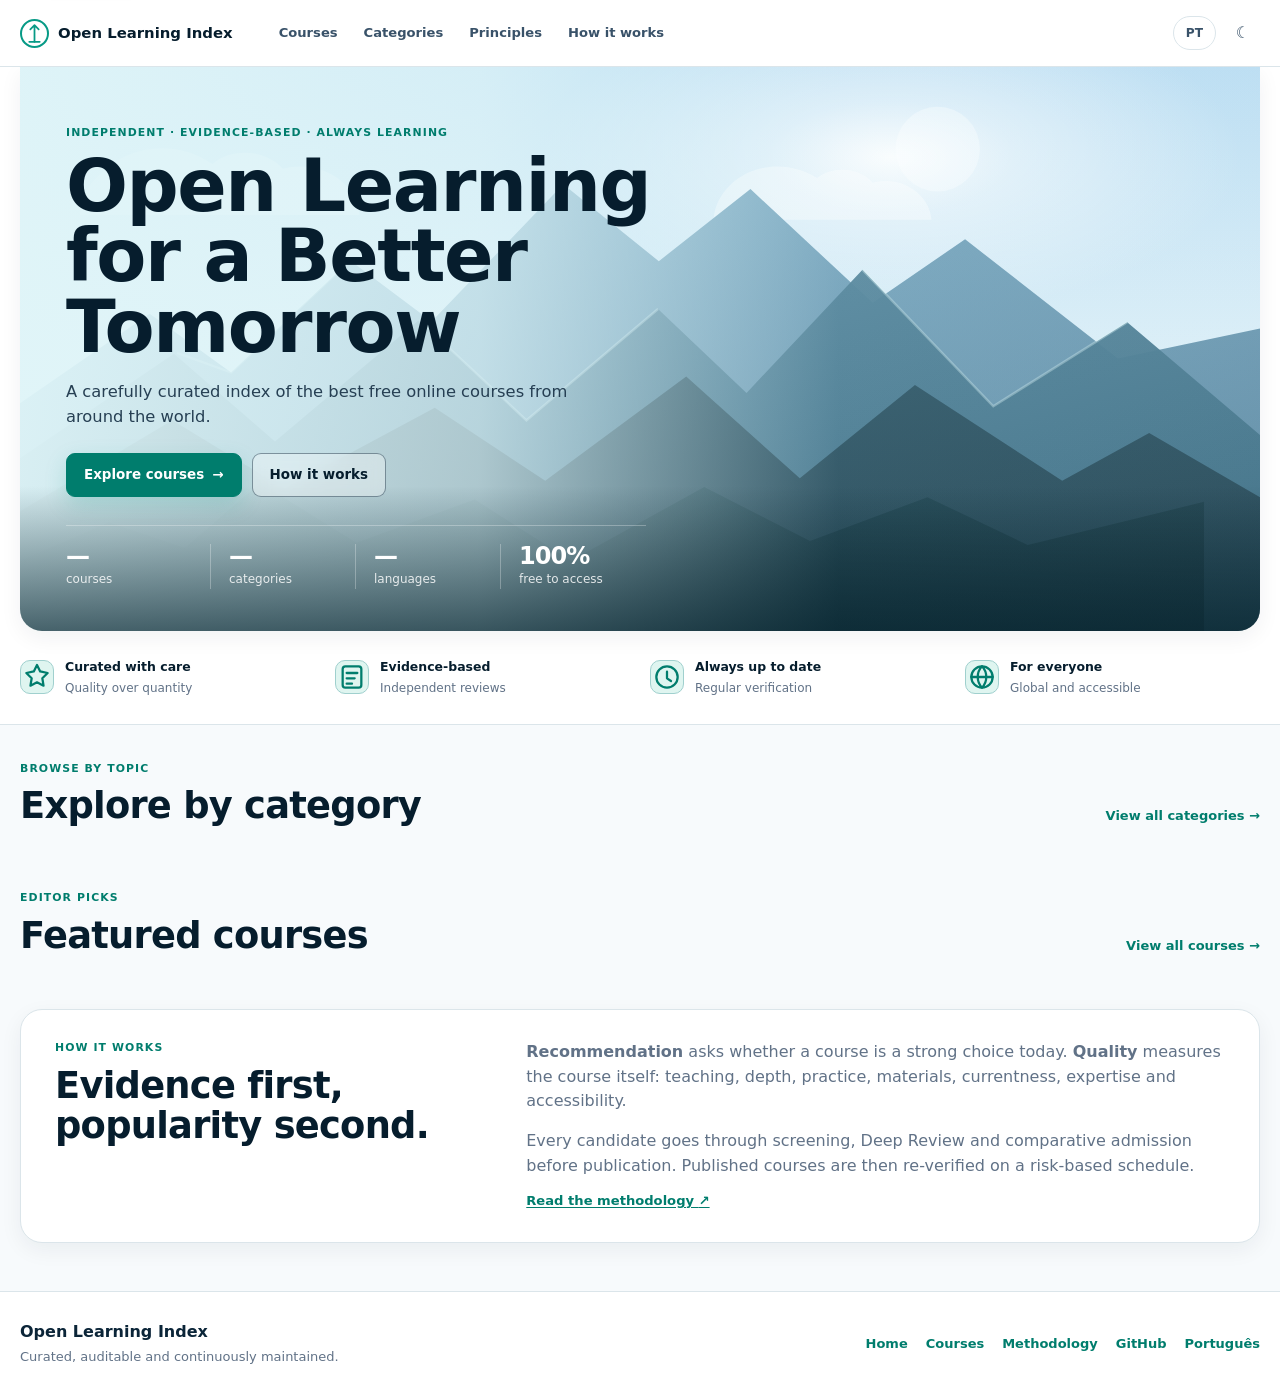
==== commit fc58b727: "Adopt SVG icons and category routes in index.html" ====
--- a/site/index.html
+++ b/site/index.html
@@ -32,12 +32,12 @@
   <header class="topbar">
     <div class="shell topbar-inner">
       <a class="brand" href="./" aria-label="Open Learning Index home">
-        <span class="brand-symbol" aria-hidden="true">↟</span>
+        <span class="brand-symbol" data-icon="brand" aria-hidden="true"></span>
         <span>Open Learning Index</span>
       </a>
       <nav class="main-nav" aria-label="Primary navigation">
         <a href="courses/">Courses</a>
-        <a href="#categories">Categories</a>
+        <a href="categories/">Categories</a>
         <a href="#about">Principles</a>
         <a href="#how-it-works">How it works</a>
       </nav>
@@ -45,15 +45,15 @@
         <summary aria-label="Open navigation"><span class="menu-icon" aria-hidden="true"></span></summary>
         <nav aria-label="Mobile navigation">
           <a href="courses/">Courses</a>
-          <a href="#categories">Categories</a>
+          <a href="categories/">Categories</a>
           <a href="#about">Principles</a>
           <a href="#how-it-works">How it works</a>
         </nav>
       </details>
       <div class="nav-actions">
-        <a class="icon-link" href="courses/" aria-label="Search courses">⌕</a>
+        <a class="icon-link" href="courses/" aria-label="Search courses"><span data-icon="search" aria-hidden="true"></span></a>
         <a class="language-switch" href="pt/" lang="pt-PT" hreflang="pt-PT" aria-label="Português (Portugal)">PT</a>
-        <button class="theme-toggle" type="button" data-theme-toggle aria-label="Use dark theme" title="Use dark theme"><span data-theme-icon aria-hidden="true">☾</span></button>
+        <button class="theme-toggle" type="button" data-theme-toggle aria-label="Use dark theme" title="Use dark theme"><span data-theme-icon data-icon="moon" aria-hidden="true"></span></button>
       </div>
     </div>
   </header>
@@ -83,10 +83,10 @@
 
     <section id="about" class="principles-strip">
       <div class="shell principles-grid">
-        <article><span class="principle-icon">◇</span><div><strong>Curated with care</strong><small>Quality over quantity</small></div></article>
-        <article><span class="principle-icon">▣</span><div><strong>Evidence-based</strong><small>Independent reviews</small></div></article>
-        <article><span class="principle-icon">◷</span><div><strong>Always up to date</strong><small>Regular verification</small></div></article>
-        <article><span class="principle-icon">⌘</span><div><strong>For everyone</strong><small>Global and accessible</small></div></article>
+        <article><span class="principle-icon" data-icon="curated" aria-hidden="true"></span><div><strong>Curated with care</strong><small>Quality over quantity</small></div></article>
+        <article><span class="principle-icon" data-icon="evidence" aria-hidden="true"></span><div><strong>Evidence-based</strong><small>Independent reviews</small></div></article>
+        <article><span class="principle-icon" data-icon="clock" aria-hidden="true"></span><div><strong>Always up to date</strong><small>Regular verification</small></div></article>
+        <article><span class="principle-icon" data-icon="globe" aria-hidden="true"></span><div><strong>For everyone</strong><small>Global and accessible</small></div></article>
       </div>
     </section>
 
@@ -96,7 +96,7 @@
           <p class="section-kicker">Browse by topic</p>
           <h2>Explore by category</h2>
         </div>
-        <a href="courses/">View all categories <span aria-hidden="true">→</span></a>
+        <a href="categories/">View all categories <span aria-hidden="true">→</span></a>
       </div>
       <div id="home-categories" class="category-showcase"></div>
     </section>
@@ -139,6 +139,7 @@
   </footer>
 
   <noscript><div class="noscript">This site needs JavaScript for dynamic course lists. Canonical data remains available on GitHub.</div></noscript>
+  <script src="icons.js" defer></script>
   <script src="theme.js" defer></script>
   <script src="app.js" defer></script>
 </body>
--- a/site/styles.css
+++ b/site/styles.css
@@ -37,7 +37,7 @@
   margin: 0;
   background: var(--bg);
   color: var(--text);
-  font-family: Inter, ui-sans-serif, system-ui, -apple-system, BlinkMacSystemFont, "Segoe UI", sans-serif;
+  font-family: ui-sans-serif, system-ui, -apple-system, BlinkMacSystemFont, "Segoe UI", sans-serif;
   line-height: 1.52;
   text-rendering: optimizeLegibility;
 }
@@ -74,7 +74,7 @@
 h1, h2, h3 {
   color: var(--text-strong);
   line-height: 1.08;
-  letter-spacing: -0.035em;
+  letter-spacing: -0.02em;
   text-wrap: balance;
 }
 
@@ -223,6 +223,79 @@
   color: var(--primary-strong);
 }
 
+.mobile-nav {
+  display: none;
+  position: relative;
+  margin-left: auto;
+}
+
+.mobile-nav summary {
+  display: grid;
+  width: 40px;
+  height: 40px;
+  place-items: center;
+  border: 1px solid var(--line);
+  border-radius: 10px;
+  background: var(--surface);
+  color: var(--text);
+  cursor: pointer;
+  list-style: none;
+}
+
+.mobile-nav summary::-webkit-details-marker { display: none; }
+
+.menu-icon,
+.menu-icon::before,
+.menu-icon::after {
+  width: 18px;
+  height: 2px;
+  border-radius: 999px;
+  background: currentColor;
+}
+
+.menu-icon {
+  position: relative;
+  display: block;
+}
+
+.menu-icon::before,
+.menu-icon::after {
+  content: "";
+  position: absolute;
+  left: 0;
+}
+
+.menu-icon::before { top: -6px; }
+.menu-icon::after { top: 6px; }
+
+.mobile-nav[open] nav {
+  position: absolute;
+  top: calc(100% + 8px);
+  right: 0;
+  z-index: 80;
+  display: grid;
+  min-width: 210px;
+  padding: 8px;
+  border: 1px solid var(--line);
+  border-radius: 12px;
+  background: var(--surface);
+  box-shadow: var(--shadow);
+}
+
+.mobile-nav nav a {
+  padding: 10px 12px;
+  border-radius: 8px;
+  color: var(--text);
+  font-size: 0.875rem;
+  font-weight: 700;
+  text-decoration: none;
+}
+
+.mobile-nav nav a:hover {
+  background: var(--surface-soft);
+  color: var(--primary-strong);
+}
+
 /* Homepage */
 
 .home-hero {
@@ -301,8 +374,8 @@
 }
 
 .button-primary {
-  border: 1px solid var(--primary);
-  background: var(--primary);
+  border: 1px solid var(--primary-strong);
+  background: var(--primary-strong);
   color: white;
   box-shadow: 0 8px 22px rgb(7 154 134 / 0.18);
 }
@@ -355,8 +428,8 @@
 }
 
 .home-stats span {
-  color: rgb(255 255 255 / 0.82);
-  font-size: 0.69rem;
+  color: rgb(255 255 255 / 0.84);
+  font-size: 0.75rem;
 }
 
 .principles-strip {
@@ -401,7 +474,7 @@
 .principles-grid small {
   margin-top: 2px;
   color: var(--muted);
-  font-size: 0.66rem;
+  font-size: 0.75rem;
 }
 
 .home-section {
@@ -423,7 +496,7 @@
 }
 
 .section-heading > a {
-  font-size: 0.78rem;
+  font-size: 0.8125rem;
   font-weight: 800;
   text-decoration: none;
 }
@@ -477,13 +550,13 @@
 
 .category-tile strong {
   max-width: 150px;
-  font-size: 0.82rem;
+  font-size: 0.875rem;
   line-height: 1.25;
 }
 
 .category-tile small {
   color: var(--muted);
-  font-size: 0.68rem;
+  font-size: 0.75rem;
 }
 
 .featured-grid {
@@ -505,7 +578,7 @@
 }
 
 .mini-course-card {
-  min-height: 235px;
+  min-height: 190px;
   padding: 16px;
 }
 
@@ -518,47 +591,27 @@
 
 .score-pill {
   display: inline-flex;
-  min-width: 38px;
-  height: 27px;
+  min-width: 42px;
+  height: 30px;
   align-items: center;
   justify-content: center;
   border-radius: 7px;
-  background: var(--primary);
+  background: var(--primary-strong);
   color: white;
-  font-size: 0.78rem;
-  font-weight: 900;
-}
-
-.bookmark {
-  color: #6c7f91;
-  font-size: 1.12rem;
-}
-
-.provider-mark {
-  display: grid;
-  width: 72px;
-  height: 44px;
-  place-items: center;
-  margin: 11px auto 8px;
-  border-radius: 10px;
-  background: linear-gradient(135deg, #eef7fa, #f8fbfd);
-  color: var(--text-strong);
-  font-size: 1.12rem;
-  font-weight: 900;
-  letter-spacing: -0.03em;
-}
-
-.provider-mark.large {
-  width: 82px;
-  height: 48px;
-  margin-top: 5px;
-  font-size: 1.18rem;
+  font-size: 0.8125rem;
+  font-weight: 800;
+}
+
+.score-context {
+  color: var(--muted);
+  font-size: 0.75rem;
+  font-weight: 700;
 }
 
 .mini-course-card h3,
 .catalogue-card h3 {
-  margin-bottom: 5px;
-  font-size: 0.88rem;
+  margin: 14px 0 5px;
+  font-size: 1rem;
   line-height: 1.22;
 }
 
@@ -572,9 +625,9 @@
 .catalogue-card h3 a:hover { color: var(--primary-strong); }
 
 .provider {
-  margin-bottom: 10px;
+  margin-bottom: 12px;
   color: var(--muted);
-  font-size: 0.7rem;
+  font-size: 0.8125rem;
 }
 
 .mini-tags {
@@ -586,13 +639,13 @@
 
 .mini-tag {
   display: inline-flex;
-  min-height: 22px;
-  align-items: center;
-  padding: 3px 7px;
+  min-height: 26px;
+  align-items: center;
+  padding: 4px 8px;
   border-radius: 6px;
   background: #eef4f6;
   color: #466076;
-  font-size: 0.62rem;
+  font-size: 0.75rem;
   line-height: 1.2;
 }
 
@@ -708,34 +761,53 @@
 }
 
 .compact-field select {
-  min-height: 36px;
+  min-height: 40px;
   padding: 0 30px 0 11px;
   border-radius: 9px;
   background: var(--surface);
   color: #3d556b;
-  font-size: 0.73rem;
+  font-size: 0.8125rem;
   font-weight: 700;
 }
 
 .clear-button {
-  min-height: 36px;
-  padding: 0 9px;
+  min-height: 40px;
+  padding: 0 10px;
   border-color: transparent;
   background: transparent;
-  color: #81909d;
+  color: var(--muted);
   cursor: pointer;
-  font-size: 0.72rem;
+  font-size: 0.8125rem;
+  font-weight: 700;
 }
 
 .clear-button:hover { color: var(--primary-strong); }
+
+.primary-filter-disclosure {
+  display: contents;
+}
+
+.primary-filter-disclosure > summary {
+  display: none;
+}
+
+.primary-filter-fields {
+  display: flex;
+  flex-wrap: wrap;
+  gap: 8px;
+  align-items: center;
+}
 
 .more-filters {
   width: fit-content;
   color: var(--muted);
-  font-size: 0.72rem;
+  font-size: 0.8125rem;
 }
 
 .more-filters summary {
+  display: inline-flex;
+  min-height: 40px;
+  align-items: center;
   cursor: pointer;
   font-weight: 750;
 }
@@ -750,11 +822,12 @@
 
 .filter-check {
   display: inline-flex;
-  min-height: 34px;
-  align-items: center;
-  gap: 6px;
+  min-height: 44px;
+  align-items: center;
+  gap: 8px;
+  padding: 6px 8px;
   color: #50677a;
-  font-size: 0.72rem;
+  font-size: 0.8125rem;
 }
 
 .filter-check input {
@@ -783,12 +856,12 @@
 }
 
 .view-toggle button {
-  min-height: 33px;
+  min-height: 40px;
   padding: 0 11px;
   border-radius: 8px;
   background: var(--surface);
   color: #61768a;
-  font-size: 0.7rem;
+  font-size: 0.75rem;
   font-weight: 750;
 }
 
@@ -805,7 +878,7 @@
 .catalogue-list .catalogue-card {
   display: grid;
   min-height: 0;
-  grid-template-columns: auto 86px minmax(220px, 1.4fr) minmax(220px, 1fr) auto;
+  grid-template-columns: auto minmax(260px, 1.45fr) minmax(220px, 1fr) auto;
   gap: 14px;
   align-items: center;
 }
@@ -815,13 +888,11 @@
 }
 
 .catalogue-list .score-pill { grid-column: 1; grid-row: 1; }
-.catalogue-list .provider-mark.large { grid-column: 2; grid-row: 1; margin: 0; }
-.catalogue-list .catalogue-card h3 { grid-column: 3; grid-row: 1; margin: 0; }
-.catalogue-list .catalogue-card .provider { grid-column: 3; grid-row: 1; margin: 34px 0 0; }
-.catalogue-list .card-spacer { display: none; }
-.catalogue-list .mini-tags { grid-column: 4; grid-row: 1; margin: 0; }
-.catalogue-list .access-line { grid-column: 5; grid-row: 1; margin: 0; padding: 0; border-top: 0; max-width: 170px; }
-.catalogue-list .bookmark { display: none; }
+.catalogue-list .score-context { display: none; }
+.catalogue-list .catalogue-card h3 { grid-column: 2; grid-row: 1; margin: 0; }
+.catalogue-list .catalogue-card .provider { grid-column: 2; grid-row: 1; margin: 34px 0 0; }
+.catalogue-list .mini-tags { grid-column: 3; grid-row: 1; margin: 0; }
+.catalogue-list .access-line { grid-column: 4; grid-row: 1; margin: 0; padding: 0; border-top: 0; max-width: 190px; }
 
 .course-grid.catalogue-grid {
   display: grid;
@@ -830,8 +901,8 @@
 }
 
 .catalogue-card {
-  min-height: 270px;
-  padding: 14px;
+  min-height: 215px;
+  padding: 16px;
 }
 
 .catalogue-card:hover {
@@ -839,23 +910,40 @@
   box-shadow: var(--shadow);
 }
 
-.card-spacer { flex: 1; }
+.mini-course-card h3 a::after,
+.catalogue-card h3 a::after {
+  content: "";
+  position: absolute;
+  inset: 0;
+  border-radius: inherit;
+}
+
+.mini-course-card:has(h3 a:focus-visible),
+.catalogue-card:has(h3 a:focus-visible) {
+  outline: 3px solid color-mix(in srgb, var(--secondary) 55%, white);
+  outline-offset: 3px;
+}
+
+.mini-course-card h3 a:focus-visible,
+.catalogue-card h3 a:focus-visible {
+  outline: none;
+}
 
 .access-line {
   display: grid;
   grid-template-columns: auto 1fr;
   gap: 7px;
   align-items: center;
-  margin-top: 11px;
-  padding-top: 9px;
+  margin-top: auto;
+  padding-top: 12px;
   border-top: 1px solid var(--line);
   color: var(--muted);
-  font-size: 0.62rem;
+  font-size: 0.75rem;
 }
 
 .access-line strong {
   color: var(--primary-strong);
-  font-size: 0.68rem;
+  font-size: 0.75rem;
 }
 
 .show-more-row {
@@ -896,7 +984,7 @@
   align-items: center;
   margin-bottom: 22px;
   color: var(--muted);
-  font-size: 0.7rem;
+  font-size: 0.75rem;
 }
 
 .course-breadcrumbs a {
@@ -922,7 +1010,7 @@
 .course-provider-line {
   margin-bottom: 8px;
   color: #425c70;
-  font-size: 0.77rem;
+  font-size: 0.875rem;
   font-weight: 700;
 }
 
@@ -930,7 +1018,7 @@
   max-width: 720px;
   margin: 0 0 14px;
   color: var(--muted);
-  font-size: 0.68rem;
+  font-size: 0.75rem;
 }
 
 .course-meta-tags {
@@ -951,7 +1039,7 @@
   display: block;
   margin-bottom: 5px;
   color: var(--text-strong);
-  font-size: 0.72rem;
+  font-size: 0.75rem;
   font-weight: 800;
 }
 
@@ -965,7 +1053,7 @@
   color: var(--text-strong);
   font-size: 2.45rem;
   line-height: 1;
-  letter-spacing: -0.055em;
+  letter-spacing: -0.03em;
 }
 
 .course-score-main small {
@@ -978,7 +1066,7 @@
   justify-content: space-between;
   margin-top: 14px;
   color: #314c60;
-  font-size: 0.67rem;
+  font-size: 0.75rem;
   font-weight: 800;
 }
 
@@ -1000,10 +1088,10 @@
 .status-banner {
   display: grid;
   grid-template-columns: auto 1fr auto;
-  gap: 14px;
-  align-items: center;
-  margin: 28px 0 17px;
-  padding: 17px 19px;
+  gap: 12px;
+  align-items: center;
+  margin: 24px 0 16px;
+  padding: 12px 16px;
   border-radius: 12px;
   background: linear-gradient(90deg, #eff9f7, #f5fbfa);
 }
@@ -1025,23 +1113,24 @@
 .status-banner strong {
   margin-bottom: 2px;
   color: var(--text-strong);
-  font-size: 0.84rem;
+  font-size: 0.875rem;
 }
 
 .status-banner small {
   color: var(--muted);
-  font-size: 0.7rem;
+  font-size: 0.8125rem;
 }
 
 .status-banner a {
   display: inline-flex;
-  min-height: 38px;
-  align-items: center;
-  padding: 0 14px;
-  border: 1px solid var(--primary);
+  min-height: 42px;
+  align-items: center;
+  padding: 0 16px;
+  border: 1px solid var(--primary-strong);
   border-radius: 999px;
-  color: var(--primary-strong);
-  font-size: 0.72rem;
+  background: var(--primary-strong);
+  color: white;
+  font-size: 0.8125rem;
   font-weight: 800;
   text-decoration: none;
 }
@@ -1056,17 +1145,13 @@
 
 .course-tabs a {
   flex: 0 0 auto;
+  min-height: 44px;
   padding: 11px 0 10px;
   border-bottom: 2px solid transparent;
-  color: #465e72;
-  font-size: 0.7rem;
+  color: var(--muted);
+  font-size: 0.8125rem;
   font-weight: 700;
   text-decoration: none;
-}
-
-.course-tabs a:first-child {
-  border-bottom-color: var(--primary);
-  color: var(--text-strong);
 }
 
 .course-layout {
@@ -1089,19 +1174,21 @@
 .content-section:last-child { border-bottom: 0; }
 
 .content-section h2 {
-  margin-bottom: 10px;
-  font-size: 1.08rem;
+  margin-bottom: 12px;
+  font-size: 1.4rem;
 }
 
 .content-section h3 {
-  margin: 16px 0 7px;
-  font-size: 0.86rem;
+  margin: 18px 0 8px;
+  font-size: 1rem;
 }
 
 .content-section p,
 .content-section li {
+  max-width: 75ch;
   color: #4d6376;
-  font-size: 0.76rem;
+  font-size: 1rem;
+  line-height: 1.65;
 }
 
 .content-section p:last-child { margin-bottom: 0; }
@@ -1141,14 +1228,14 @@
 
 .course-materials-link {
   display: inline-flex;
-  min-height: 38px;
+  min-height: 42px;
   align-items: center;
   gap: 9px;
   padding: 0 14px;
   border-radius: 10px;
   background: var(--surface-teal);
   color: var(--primary-strong);
-  font-size: 0.72rem;
+  font-size: 0.8125rem;
   font-weight: 800;
   text-decoration: none;
 }
@@ -1167,7 +1254,7 @@
 
 .sidebar-card h2 {
   margin-bottom: 13px;
-  font-size: 0.91rem;
+  font-size: 1rem;
 }
 
 .glance-list {
@@ -1186,7 +1273,7 @@
 .glance-list dt,
 .glance-list dd {
   margin: 0;
-  font-size: 0.67rem;
+  font-size: 0.75rem;
 }
 
 .glance-list dt { color: var(--muted); }
@@ -1194,12 +1281,27 @@
 
 .glance-icon {
   color: var(--primary-strong);
-  font-size: 0.75rem;
+  font-size: 0.8125rem;
 }
 
 .related-list {
   display: grid;
   gap: 10px;
+}
+
+.related-more {
+  margin: 12px 0 0;
+}
+
+.related-more-link {
+  color: var(--primary-strong);
+  font-size: 0.8125rem;
+  font-weight: 750;
+  text-decoration: none;
+}
+
+.related-more-link:hover {
+  text-decoration: underline;
 }
 
 .related-course {
@@ -1227,22 +1329,22 @@
 
 .related-course strong {
   color: var(--text-strong);
-  font-size: 0.67rem;
+  font-size: 0.75rem;
   line-height: 1.25;
 }
 
 .related-course small {
   margin-top: 2px;
   color: var(--muted);
-  font-size: 0.59rem;
+  font-size: 0.75rem;
 }
 
 .related-score {
-  padding: 3px 5px;
+  padding: 4px 6px;
   border-radius: 5px;
-  background: var(--primary);
+  background: var(--primary-strong);
   color: white;
-  font-size: 0.61rem;
+  font-size: 0.75rem;
   font-weight: 850;
 }
 
@@ -1267,12 +1369,12 @@
 
 .component-item span {
   color: #536b7e;
-  font-size: 0.67rem;
+  font-size: 0.75rem;
   font-weight: 700;
 }
 
 .component-item strong {
-  font-size: 0.68rem;
+  font-size: 0.75rem;
   text-align: right;
 }
 
@@ -1296,8 +1398,9 @@
 
 .editorial-details summary {
   cursor: pointer;
+  min-height: 44px;
   color: var(--primary-strong);
-  font-size: 0.72rem;
+  font-size: 0.8125rem;
   font-weight: 800;
 }
 
@@ -1340,7 +1443,7 @@
 .footer-inner p {
   margin: 3px 0 0;
   color: var(--muted);
-  font-size: 0.72rem;
+  font-size: 0.8125rem;
 }
 
 .footer-links {
@@ -1350,7 +1453,7 @@
 }
 
 .footer-links a {
-  font-size: 0.74rem;
+  font-size: 0.8125rem;
   font-weight: 750;
   text-decoration: none;
 }
@@ -1384,8 +1487,26 @@
     gap: 12px;
   }
 
-  .brand span:last-child { font-size: 0.82rem; }
+  .brand span:last-child { font-size: 0.8rem; }
   .main-nav { display: none; }
+  .mobile-nav {
+    display: block;
+    order: 3;
+    margin-left: 0;
+  }
+  .nav-actions {
+    order: 2;
+    gap: 6px;
+    margin-left: auto;
+  }
+  .icon-link,
+  .language-switch,
+  .theme-toggle {
+    min-height: 40px;
+  }
+  .icon-link,
+  .theme-toggle { width: 40px; }
+  .language-switch { min-width: 40px; padding: 0 9px; }
 
   .hero-frame {
     min-height: 610px;
@@ -1422,6 +1543,52 @@
     grid-template-columns: repeat(2, 1fr);
   }
 
+  .primary-filter-disclosure {
+    display: block;
+    width: 100%;
+    order: 2;
+  }
+
+  .primary-filter-disclosure > summary {
+    display: flex;
+    min-height: 44px;
+    align-items: center;
+    justify-content: space-between;
+    padding: 0 12px;
+    border: 1px solid var(--line);
+    border-radius: 9px;
+    background: var(--surface);
+    color: var(--text);
+    cursor: pointer;
+    font-size: 0.8125rem;
+    font-weight: 800;
+  }
+
+  .primary-filter-fields {
+    display: grid;
+    grid-template-columns: 1fr;
+    gap: 8px;
+    margin-top: 8px;
+    padding: 10px;
+    border: 1px solid var(--line);
+    border-radius: 10px;
+    background: var(--surface);
+  }
+
+  .sort-field {
+    flex: 1 1 auto;
+    order: 1;
+  }
+
+  .clear-button { order: 3; }
+
+  .more-filters { width: 100%; }
+
+  .extra-filter-row {
+    display: grid;
+    grid-template-columns: 1fr;
+  }
+
   .featured-grid,
   .course-grid.catalogue-grid {
     grid-template-columns: 1fr;
@@ -1445,6 +1612,8 @@
     gap: 10px;
   }
 
+  .view-toggle { display: none; }
+
   .course-title-grid,
   .course-layout {
     grid-template-columns: 1fr;
@@ -1469,6 +1638,7 @@
 
   .course-sidebar {
     grid-row: auto;
+    order: -1;
   }
 
   .footer-inner,
@@ -1485,9 +1655,22 @@
   .home-stats { width: 100%; }
   .principles-grid { grid-template-columns: 1fr; }
   .category-showcase { grid-template-columns: 1fr; }
+  .category-tile {
+    min-height: 74px;
+    grid-template-columns: 44px 1fr auto;
+    grid-template-rows: auto;
+    justify-items: start;
+    align-items: center;
+    text-align: left;
+  }
+  .category-tile strong { max-width: none; }
+  .category-tile small { justify-self: end; }
   .compact-field { flex-basis: 100%; }
   .course-tabs { gap: 20px; }
   .component-item { grid-template-columns: 82px 1fr 30px; }
+  .icon-link { display: none; }
+  .brand { gap: 7px; }
+  .brand span:last-child { font-size: 0.76rem; }
 }
 
 @media (prefers-reduced-motion: reduce) {
@@ -1599,10 +1782,14 @@
   background: var(--surface);
 }
 
-html[data-theme="dark"] .view-toggle button.active {
+html[data-theme="dark"] .view-toggle button.active,
+html[data-theme="dark"] .button-primary,
+html[data-theme="dark"] .score-pill,
+html[data-theme="dark"] .related-score,
+html[data-theme="dark"] .status-banner a {
   border-color: var(--primary);
   background: var(--primary);
-  color: #06231f;
+  color: #07131a;
 }
 
 html[data-theme="dark"] .course-provider-line,
@@ -1656,6 +1843,18 @@
   background: #17313a;
 }
 
+html[data-theme="dark"] .course-tabs a {
+  color: #a9bdc7;
+}
+
+@media (max-width: 760px) {
+  html[data-theme="dark"] .hero-frame {
+    background:
+      linear-gradient(180deg, rgb(7 26 34 / 0.96) 0%, rgb(7 26 34 / 0.84) 48%, rgb(7 26 34 / 0.64) 100%),
+      url("assets/hero-landscape.svg") 58% center / cover no-repeat;
+  }
+}
+
 @media (max-width: 760px) {
   .catalogue-list .catalogue-card {
     display: flex;
@@ -1666,7 +1865,6 @@
     display: flex;
   }
 
-  .catalogue-list .provider-mark.large,
   .catalogue-list .catalogue-card h3,
   .catalogue-list .catalogue-card .provider,
   .catalogue-list .mini-tags,
@@ -1676,5 +1874,4 @@
 
   .catalogue-list .catalogue-card .provider { margin-top: 0; }
   .catalogue-list .access-line { margin-top: 11px; padding-top: 9px; border-top: 1px solid var(--line); max-width: none; }
-  .catalogue-list .bookmark { display: inline; }
-}
+}
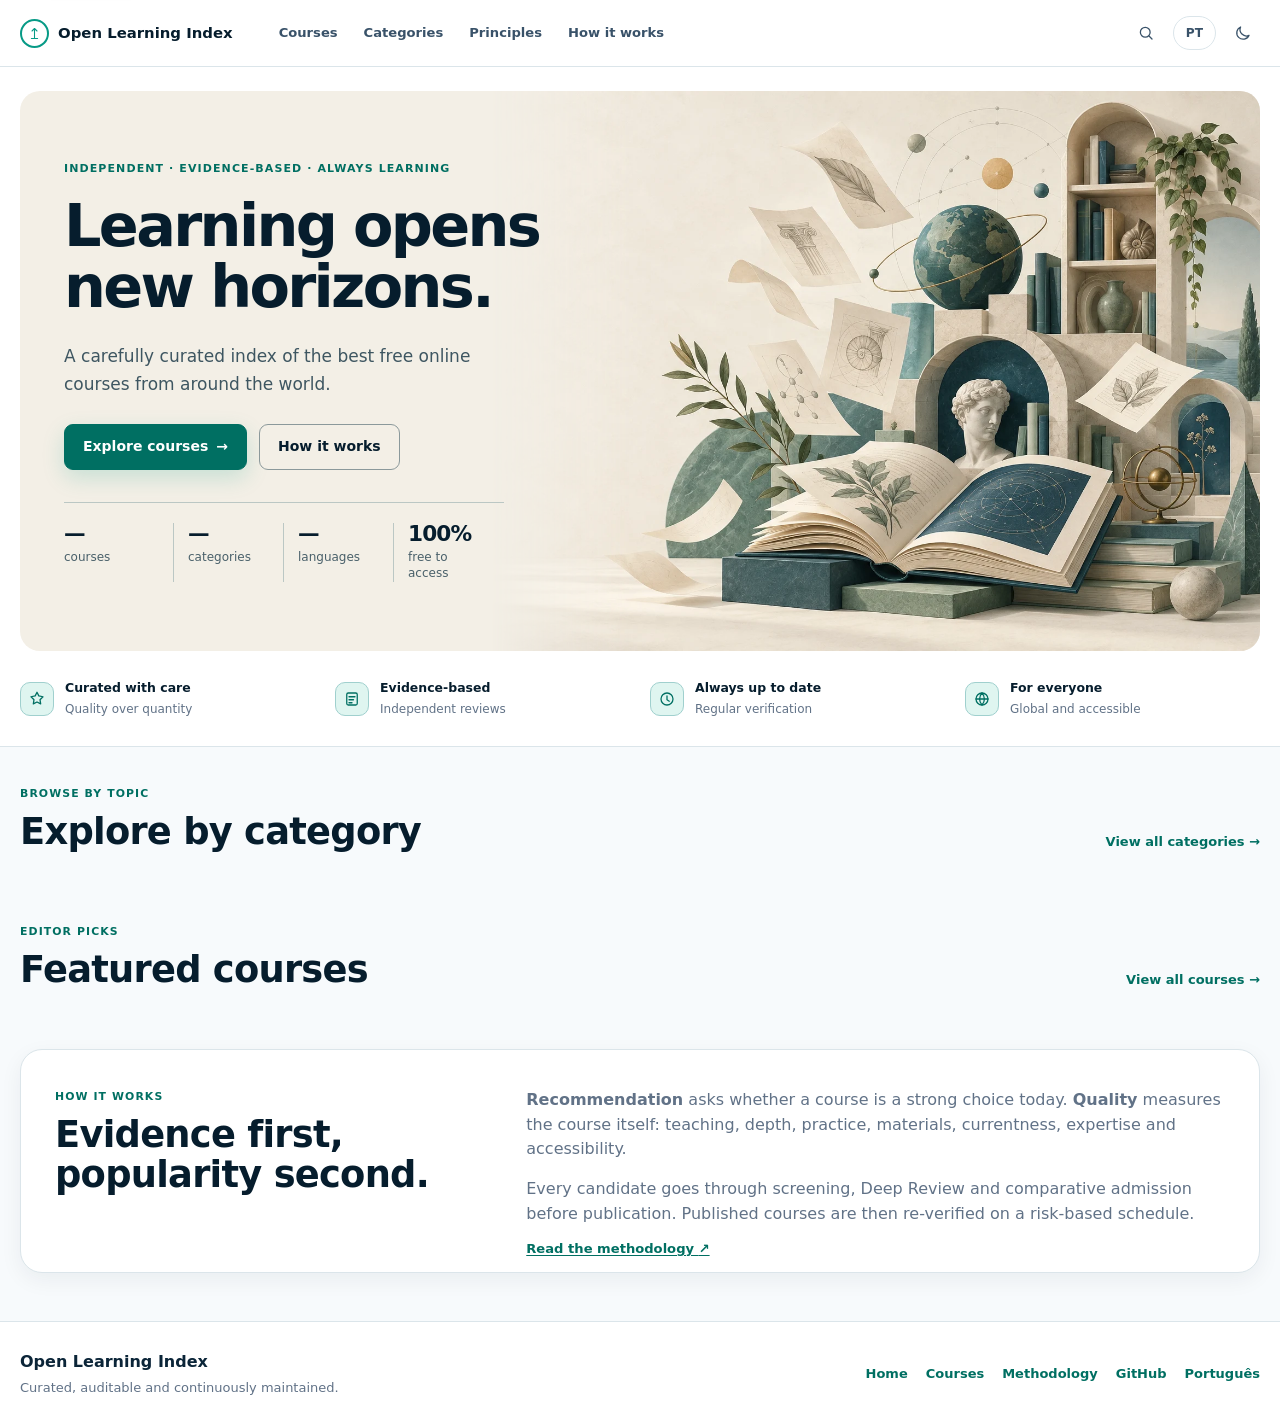
==== commit 5823d119: "Polish editorial presentation, course artwork and Portuguese UX" ====
--- a/site/index.html
+++ b/site/index.html
@@ -25,6 +25,7 @@
   <meta property="og:url" content="https://blackspirits.github.io/open-learning-index/">
   <title>Open Learning Index</title>
   <link rel="stylesheet" href="styles.css">
+  <link rel="stylesheet" href="editorial.css">
 </head>
 <body data-page="home" data-locale="en" data-root="./">
   <a class="skip-link" href="#main-content">Skip to content</a>
@@ -61,9 +62,10 @@
   <main id="main-content">
     <section class="home-hero">
       <div class="shell hero-frame">
+        <div class="hero-art" aria-hidden="true"><img src="assets/hero-library.webp" alt="" width="1536" height="1024" fetchpriority="high"></div>
         <div class="hero-copy-block">
           <p class="eyebrow">Independent · evidence-based · always learning</p>
-          <h1>Open Learning<br>for a Better Tomorrow</h1>
+          <h1>Learning opens<br>new horizons.</h1>
           <p class="hero-copy">
             A carefully curated index of the best free online courses from around the world.
           </p>
--- a/site/styles.css
+++ b/site/styles.css
@@ -296,6 +296,32 @@
   color: var(--primary-strong);
 }
 
+
+/* Shared SVG icon system */
+
+.ui-icon {
+  display: block;
+  width: 1em;
+  height: 1em;
+  flex: 0 0 auto;
+}
+
+.brand-symbol .ui-icon { width: 15px; height: 15px; }
+.icon-link .ui-icon,
+.theme-toggle .ui-icon { width: 18px; height: 18px; }
+.principle-icon .ui-icon { width: 18px; height: 18px; }
+.category-icon .ui-icon { width: 23px; height: 23px; }
+.status-banner-icon .ui-icon { width: 18px; height: 18px; }
+.glance-icon .ui-icon { width: 15px; height: 15px; }
+.related-mark .ui-icon { width: 16px; height: 16px; }
+.category-directory-arrow .ui-icon { width: 18px; height: 18px; }
+
+.icon-link {
+  border-color: transparent;
+  background: transparent;
+  cursor: pointer;
+}
+
 /* Homepage */
 
 .home-hero {
@@ -871,29 +897,6 @@
   color: white;
 }
 
-.course-grid.catalogue-grid.catalogue-list {
-  grid-template-columns: 1fr;
-}
-
-.catalogue-list .catalogue-card {
-  display: grid;
-  min-height: 0;
-  grid-template-columns: auto minmax(260px, 1.45fr) minmax(220px, 1fr) auto;
-  gap: 14px;
-  align-items: center;
-}
-
-.catalogue-list .catalogue-card-head {
-  display: contents;
-}
-
-.catalogue-list .score-pill { grid-column: 1; grid-row: 1; }
-.catalogue-list .score-context { display: none; }
-.catalogue-list .catalogue-card h3 { grid-column: 2; grid-row: 1; margin: 0; }
-.catalogue-list .catalogue-card .provider { grid-column: 2; grid-row: 1; margin: 34px 0 0; }
-.catalogue-list .mini-tags { grid-column: 3; grid-row: 1; margin: 0; }
-.catalogue-list .access-line { grid-column: 4; grid-row: 1; margin: 0; padding: 0; border-top: 0; max-width: 190px; }
-
 .course-grid.catalogue-grid {
   display: grid;
   grid-template-columns: repeat(3, 1fr);
@@ -1404,6 +1407,102 @@
   font-weight: 800;
 }
 
+
+/* Category directory */
+
+.category-directory-page {
+  padding-block: 48px 56px;
+}
+
+.category-directory-header {
+  max-width: 760px;
+  margin-bottom: 28px;
+}
+
+.category-directory-header h1 {
+  margin-bottom: 10px;
+  font-size: clamp(2.35rem, 5vw, 4rem);
+}
+
+.category-directory-header > p:last-child {
+  margin-bottom: 0;
+  color: var(--muted);
+  font-size: 1rem;
+}
+
+.category-directory-grid {
+  display: grid;
+  grid-template-columns: repeat(3, 1fr);
+  gap: 14px;
+}
+
+.category-directory-card {
+  display: grid;
+  min-height: 150px;
+  grid-template-columns: 50px 1fr auto;
+  gap: 14px;
+  align-items: start;
+  padding: 18px;
+  border: 1px solid var(--line);
+  border-radius: var(--radius);
+  background: var(--surface);
+  color: var(--text);
+  text-decoration: none;
+  box-shadow: var(--shadow-sm);
+  transition: transform 150ms ease, border-color 150ms ease, box-shadow 150ms ease;
+}
+
+.category-directory-card:hover {
+  transform: translateY(-2px);
+  border-color: color-mix(in srgb, var(--primary) 30%, var(--line));
+  color: var(--text);
+  box-shadow: var(--shadow);
+}
+
+.category-directory-card .category-icon {
+  width: 46px;
+  height: 46px;
+}
+
+.category-directory-copy {
+  display: grid;
+  min-width: 0;
+  gap: 5px;
+}
+
+.category-directory-copy > strong {
+  color: var(--text-strong);
+  font-size: 1rem;
+  line-height: 1.22;
+}
+
+.category-directory-copy > span {
+  color: var(--muted);
+  font-size: 0.8125rem;
+}
+
+.category-directory-copy small {
+  margin-top: 8px;
+  color: var(--muted);
+  font-size: 0.75rem;
+  line-height: 1.35;
+}
+
+.category-directory-copy small strong {
+  color: var(--text);
+  font-weight: 700;
+}
+
+.category-directory-arrow {
+  display: grid;
+  width: 34px;
+  height: 34px;
+  place-items: center;
+  border-radius: 50%;
+  background: var(--surface-soft);
+  color: var(--primary-strong);
+}
+
 /* Generated category pages */
 
 .category-page {
@@ -1473,6 +1572,7 @@
   .main-nav { gap: 15px; margin-left: 0; }
   .hero-copy-block { width: 72%; }
   .category-showcase { grid-template-columns: repeat(3, 1fr); }
+  .category-directory-grid { grid-template-columns: repeat(2, 1fr); }
   .featured-grid { grid-template-columns: repeat(2, 1fr); }
   .course-grid.catalogue-grid { grid-template-columns: repeat(2, 1fr); }
   .course-title-grid { grid-template-columns: 1fr 220px; gap: 24px; }
@@ -1541,6 +1641,10 @@
 
   .category-showcase {
     grid-template-columns: repeat(2, 1fr);
+  }
+
+  .category-directory-grid {
+    grid-template-columns: 1fr;
   }
 
   .primary-filter-disclosure {
@@ -1665,6 +1769,12 @@
   }
   .category-tile strong { max-width: none; }
   .category-tile small { justify-self: end; }
+  .category-directory-card {
+    min-height: 0;
+    grid-template-columns: 44px 1fr auto;
+    padding: 15px;
+  }
+  .category-directory-copy small { display: none; }
   .compact-field { flex-basis: 100%; }
   .course-tabs { gap: 20px; }
   .component-item { grid-template-columns: 82px 1fr 30px; }
@@ -1854,24 +1964,3 @@
       url("assets/hero-landscape.svg") 58% center / cover no-repeat;
   }
 }
-
-@media (max-width: 760px) {
-  .catalogue-list .catalogue-card {
-    display: flex;
-    min-height: 315px;
-  }
-
-  .catalogue-list .catalogue-card-head {
-    display: flex;
-  }
-
-  .catalogue-list .catalogue-card h3,
-  .catalogue-list .catalogue-card .provider,
-  .catalogue-list .mini-tags,
-  .catalogue-list .access-line {
-    margin-left: 0;
-  }
-
-  .catalogue-list .catalogue-card .provider { margin-top: 0; }
-  .catalogue-list .access-line { margin-top: 11px; padding-top: 9px; border-top: 1px solid var(--line); max-width: none; }
-}
--- a/site/editorial.css
+++ b/site/editorial.css
@@ -0,0 +1,249 @@
+/* Editorial presentation: shared image, card and reading layouts. */
+:root { --primary-strong: #006f62; --header-height: 66px; }
+[hidden] { display: none !important; }
+.home-hero { padding-block: 24px 0; }
+.hero-frame, html[data-theme="dark"] .hero-frame {
+  display: grid;
+  grid-template-columns: 1.05fr 1fr;
+  align-items: center;
+  min-height: 560px;
+  border-radius: 20px;
+  background: #f3efe6;
+  box-shadow: none;
+  isolation: isolate;
+}
+.hero-frame::after { display: none; }
+.hero-art {
+  position: absolute;
+  inset: 0 0 0 38%;
+  z-index: -1;
+  overflow: hidden;
+  mask-image: linear-gradient(90deg, transparent, #000 18%);
+}
+.hero-art img { width: 100%; height: 100%; object-fit: cover; object-position: 65% center; }
+.hero-copy-block { width: 100%; padding: 48px 0 48px 44px; }
+.hero-copy-block h1 {
+  max-width: 650px;
+  margin-block: 16px 24px;
+  font-size: clamp(2.5rem, 4.6vw, 4rem);
+  line-height: 1.04;
+  letter-spacing: -.045em;
+  text-wrap: initial;
+}
+.hero-copy { max-width: 430px; font-size: 1.0625rem; line-height: 1.65; color: #3e5661; }
+.hero-copy-block .eyebrow { max-width: 420px; font-size: .6875rem; line-height: 1.7; letter-spacing: .1em; }
+.hero-actions { gap: 12px; margin-top: 26px; }
+.hero-actions .button { padding-inline: 18px; font-size: .875rem; min-height: 46px; }
+.hero-actions .button-ghost { border-color: #8b999b; background: #f3efe6; backdrop-filter: none; }
+.home-stats { width: 100%; max-width: 440px; margin-top: 32px; padding-top: 20px; border-color: #bbc7c4; color: var(--text-strong); }
+.home-stats div { padding-inline: 14px; border-color: #bbc7c4; }
+.home-stats strong { font-size: 1.35rem; font-variant-numeric: tabular-nums; }
+.home-stats span { margin-top: 5px; font-size: .75rem; color: #49606a; line-height: 1.35; }
+.principles-grid { padding-block: 28px; gap: 20px; }
+.home-section { padding-block: 38px 12px; }
+.section-heading { margin-bottom: 22px; }
+.section-kicker { line-height: 1.6; }
+.featured-grid { gap: 20px; }
+
+/* All discovery cards share a stable media slot and a natural text flow. */
+.catalogue-card, .mini-course-card { padding: 0; gap: 0; overflow: hidden; min-height: 0; border-radius: 14px; box-shadow: 0 3px 14px rgb(11 37 56 / .035); }
+.course-media { position: relative; display: flex; width: 100%; aspect-ratio: 16 / 9; overflow: hidden; flex: none; background: #e9eeeb; }
+.course-media img { width: 100%; height: 100%; object-fit: contain; }
+.media-editorial { align-items: center; justify-content: space-between; gap: 16px; padding: 24px; background: #e4eee9; color: #224e4b; }
+.media-editorial::before, .media-editorial::after { content: ""; position: absolute; width: 170px; aspect-ratio: 1; border: 1px solid currentColor; border-radius: 50%; opacity: .13; right: -48px; top: -85px; pointer-events: none; }
+.media-editorial::after { width: 225px; top: -112px; right: -75px; }
+.media-symbol { flex: 0 0 auto; display: grid; place-items: center; width: 54px; height: 54px; border: 1px solid rgb(34 78 75 / .2); border-radius: 50%; }
+.media-symbol .ui-icon { width: 28px; height: 28px; }
+.media-provider-name { max-width: 72%; font-weight: 650; font-size: 1.05rem; line-height: 1.3; text-wrap: balance; }
+.media-arts-design, .media-humanities-philosophy, .media-history-culture, .media-writing-communication { background: #eee6dc; color: #67523b; }
+.media-math-statistics, .media-engineering-electronics, .media-ai-data, .media-computer-science, .media-cybersecurity-it { background: #e1ebf1; color: #254f6a; }
+.media-health-medicine, .media-psychology-behavior { background: #eee3e2; color: #76514f; }
+.media-languages { background: #ede6d7; color: #685730; }
+.card-body { display: flex; flex-direction: column; gap: 14px; padding: 20px; flex: 1; min-width: 0; }
+.card-heading { min-width: 0; }
+.card-heading .provider { margin: 0 0 7px; font-size: .8125rem; line-height: 1.5; color: var(--muted); }
+.card-heading h3 { margin: 0; font-size: 1.125rem; line-height: 1.35; font-weight: 750; letter-spacing: -.025em; overflow-wrap: anywhere; }
+.catalogue-card-head, .mini-card-top { display: flex; align-items: center; justify-content: flex-start; gap: 9px; margin: 0; }
+.score-pill { min-height: 28px; padding: 4px 9px; font-size: .8125rem; font-variant-numeric: tabular-nums; }
+.score-context { font-size: .75rem; }
+.mini-tags { gap: 5px; margin: auto 0 0; }
+.mini-tag { font-size: .75rem; line-height: 1.4; }
+.tag-category { color: #006f62; }
+.access-line { display: flex; gap: 8px; font-size: .8125rem; line-height: 1.45; margin: 0; padding-top: 12px; color: var(--text); }
+.access-line [data-icon] { color: var(--primary-strong); flex: none; }
+.access-line .ui-icon { width: 15px; height: 15px; }
+.course-grid.catalogue-grid { gap: 20px; }
+.course-grid.catalogue-grid.catalogue-list { grid-template-columns: 1fr; }
+.catalogue-list .catalogue-card { display: grid; grid-template-columns: 180px minmax(0,1fr); align-items: stretch; }
+.catalogue-list .course-media { height: 100%; min-height: 155px; aspect-ratio: auto; }
+.catalogue-list .card-body { display: grid; grid-template-columns: minmax(0,1fr) auto; gap: 12px 20px; align-items: start; }
+.catalogue-list .card-heading { grid-column: 1; }
+.catalogue-list .catalogue-card-head { grid-column: 2; grid-row: 1; align-self: center; flex-direction: column; gap: 5px; }
+.catalogue-list .mini-tags { grid-column: 1; margin: 0; }
+.catalogue-list .access-line { grid-column: 1 / -1; border: 0; padding: 0; }
+.catalogue-list .media-editorial { flex-direction: column; align-items: flex-start; justify-content: center; gap: 12px; padding: 18px; }
+.catalogue-list .media-provider-name { max-width: 100%; font-size: .8125rem; }
+
+/* Filter state is explicit, and keyboard focus is visible in both themes. */
+.search-box input::placeholder { color: #627489; opacity: 1; }
+.search-box:focus-within { outline: 3px solid var(--primary-strong); outline-offset: 3px; }
+.filter-row { gap: 10px; }
+.primary-filter-fields { display: grid; grid-template-columns: minmax(0,1.5fr) minmax(0,1.1fr) minmax(0,1fr) minmax(0,.8fr) auto; width: 100%; gap: 10px; }
+.primary-filter-fields .compact-field { min-width: 0; }
+.primary-filter-fields select { width: 100%; min-width: 0; max-width: 100%; }
+.primary-filter-fields .more-filters[open] { grid-column: 1 / -1; width: 100%; }
+.compact-field select { min-height: 44px; }
+.primary-filter-disclosure { flex: 1; }
+.primary-filter-fields > .compact-field { flex: 1 1 140px; }
+.more-filters summary::after, .primary-filter-disclosure > summary::after { content: ""; display: inline-block; width: 7px; height: 7px; border-right: 1.5px solid currentColor; border-bottom: 1.5px solid currentColor; transform: rotate(45deg); margin: -4px 6px 0 12px; }
+.more-filters[open] > summary::after, .primary-filter-disclosure[open] > summary::after { transform: rotate(225deg); margin-top: 4px; }
+.filter-count { margin-left: auto; }
+.active-filters { display: flex; flex-wrap: wrap; gap: 8px; margin-top: 12px; }
+.active-filters:empty { display: none; }
+.active-filter-summary { display: flex; align-items: center; flex-wrap: wrap; gap: 8px; }
+.active-filter-summary:has(.filter-chip) { margin-top: 12px; }
+.active-filter-summary .active-filters { margin: 0; }
+.filter-chip { display: inline-flex; align-items: center; gap: 10px; min-height: 36px; max-width: 100%; padding: 6px 11px; background: var(--primary-soft); color: var(--text); border: 1px solid var(--line-strong); border-radius: 8px; font-size: .8125rem; cursor: pointer; text-align: left; }
+.filter-chip span { overflow-wrap: anywhere; }
+.filter-chip b { font-size: 1.1rem; font-weight: 500; }
+.catalogue-meta { align-items: center; gap: 16px; margin-block: 22px 18px; }
+.catalogue-meta p { font-size: .875rem; }
+.catalogue-display-controls { display: flex; align-items: center; gap: 14px; }
+.catalogue-display-controls .sort-field { display: flex; align-items: center; gap: 8px; flex: none; }
+.catalogue-display-controls .sort-field label { position: static; width: auto; height: auto; clip: auto; overflow: visible; margin: 0; white-space: nowrap; font-size: .8125rem; color: var(--muted); }
+.view-toggle button { min-height: 44px; color: var(--text); font-size: .8125rem; cursor: pointer; }
+.clear-button { min-height: 44px; }
+.main-nav a[aria-current], .main-nav a.active,
+html[data-theme="dark"] .main-nav a[aria-current], html[data-theme="dark"] .main-nav a.active,
+html[data-theme="dark"] .main-nav a:hover { color: var(--primary-strong); }
+.main-nav a[aria-current] { text-decoration: underline; text-underline-offset: 7px; text-decoration-thickness: 2px; }
+
+/* Course detail keeps the reading order and the navigation in sync. */
+html:has(.course-tabs) { scroll-behavior: auto; }
+.course-heading-main h1 { line-height: 1.08; letter-spacing: -.035em; }
+.course-breadcrumbs { font-size: .8125rem; }
+.course-provider-line { font-size: .9375rem; margin-block: 14px; }
+.original-title { font-size: .8125rem; color: var(--muted); margin-block: 12px; }
+.original-title summary { cursor: pointer; width: fit-content; min-height: 28px; }
+.original-title p { margin: 6px 0; }
+.course-title-grid { gap: 30px; }
+.course-score-card { box-shadow: none; }
+.course-tabs { position: sticky; top: var(--header-height); z-index: 30; background: var(--bg); margin-bottom: 24px; overflow: auto; gap: 28px; scrollbar-width: thin; }
+.course-tabs a { display: inline-flex; flex: none; align-items: center; min-height: 50px; border-bottom: 3px solid transparent; font-size: .875rem; }
+.course-tabs a[aria-current="location"], html[data-theme="dark"] .course-tabs a[aria-current="location"] { color: var(--primary-strong); border-bottom-color: var(--primary-strong); }
+.content-section { scroll-margin-top: 64px; }
+.content-section h2 { font-size: 1.375rem; margin-bottom: 16px; }
+.content-section p, .content-section li { color: #4c6375; }
+.course-layout { gap: 36px; grid-template-columns: minmax(0,1fr) 280px; }
+.course-sidebar { order: initial; }
+.course-sidebar .course-media { border-radius: 12px; border: 1px solid var(--line); }
+.glance-list { font-size: .8125rem; }
+.glance-list > div { grid-template-columns: 18px 64px minmax(0,1fr); }
+.glance-list dt, .glance-list dd { font-size: .8125rem; }
+.related-course { grid-template-columns: 1fr auto; gap: 12px; padding-block: 6px; }
+.related-mark { display: none; }
+.related-course strong, .related-course small { font-size: .8125rem; line-height: 1.45; }
+.status-banner small { font-size: .8125rem; }
+.component-item span, .component-item strong { font-size: .8125rem; }
+.component-item { grid-template-columns: 115px minmax(0,1fr) 32px; }
+
+html[data-theme="dark"] .hero-frame { background: #13272c; }
+html[data-theme="dark"] .hero-art { opacity: .68; mask-image: linear-gradient(90deg, transparent, #000 28%); }
+html[data-theme="dark"] .hero-art img { filter: brightness(.72) saturate(.78); }
+html[data-theme="dark"] .hero-actions .button-ghost { background: #13272c; }
+html[data-theme="dark"] .home-stats { color: var(--text-strong); border-color: #405357; }
+html[data-theme="dark"] .home-stats div { border-color: #405357; }
+html[data-theme="dark"] .home-stats span { color: #b7c9cd; }
+html[data-theme="dark"] .media-editorial { background: #20393b; color: #bdd5ce; }
+html[data-theme="dark"] .media-arts-design, html[data-theme="dark"] .media-humanities-philosophy, html[data-theme="dark"] .media-history-culture { background: #39322a; color: #dac8af; }
+html[data-theme="dark"] .media-math-statistics, html[data-theme="dark"] .media-computer-science, html[data-theme="dark"] .media-ai-data { background: #203540; color: #bad3e1; }
+html[data-theme="dark"] .media-symbol { border-color: #60807f; }
+html[data-theme="dark"] .course-media:not(.media-editorial) { background: #13272c; }
+html[data-theme="dark"] .category-icon { filter: none; color: #91c4e0; }
+.media-provider img { object-fit: contain; }
+.media-provider.course-media { padding: 22px; }
+html[data-theme="dark"] .search-box input::placeholder { color: #a2b4bf; }
+html[data-theme="dark"] .view-toggle button:not(.active) { color: #d9e7ec; }
+html[data-theme="dark"] .content-section p, html[data-theme="dark"] .content-section li { color: #b5c6ce; }
+
+@media (max-width: 1100px) {
+  .hero-frame, html[data-theme="dark"] .hero-frame { grid-template-columns: 1.2fr 1fr; min-height: 530px; }
+  .hero-copy-block { padding: 36px 0 36px 32px; }
+  .hero-copy-block h1 { font-size: clamp(2.5rem, 4.8vw, 3.4rem); }
+  .hero-art { inset-inline-start: 35%; }
+  .course-layout { grid-template-columns: minmax(0,1fr) 245px; gap: 24px; }
+  .featured-grid { grid-template-columns: repeat(2,minmax(0,1fr)); }
+}
+@media (max-width: 760px) {
+  :root { --header-height: 58px; }
+  .topbar-inner { gap: 6px; }
+  .brand { min-width: 0; gap: 6px; }
+  .brand-symbol { flex: none; }
+  .nav-actions { gap: 2px; flex: none; }
+  .mobile-nav { flex: none; }
+  .language-switch { padding-inline: 7px; }
+  .home-hero { padding-top: 12px; }
+  .primary-filter-fields { grid-template-columns: minmax(0,1fr); }
+  .primary-filter-disclosure { flex: 1 0 100%; }
+  .clear-button { align-self: flex-start; }
+  .hero-frame, html[data-theme="dark"] .hero-frame { display: flex; flex-direction: column; align-items: stretch; min-height: 0; border-radius: 14px; }
+  .hero-copy-block { padding: 28px 24px 24px; min-height: 400px; }
+  .hero-copy-block h1 { font-size: clamp(2rem, 8vw, 3rem); line-height: 1.08; margin-block: 12px 18px; }
+  .hero-copy-block .eyebrow { font-size: .625rem; max-width: 100%; }
+  .hero-copy { max-width: 540px; font-size: .9375rem; line-height: 1.6; }
+  .hero-actions { margin-top: 20px; gap: 8px; }
+  .hero-actions .button { font-size: .8125rem; padding-inline: 12px; }
+  .hero-art, html[data-theme="dark"] .hero-art { position: relative; order: 2; z-index: 0; inset: auto; height: clamp(160px, 44vw, 280px); width: 100%; mask-image: none; }
+  .hero-art img { object-position: 60% 64%; }
+  .home-stats { grid-template-columns: repeat(4,minmax(0,1fr)); gap: 0; margin-top: 24px; max-width: none; padding-top: 18px; }
+  .home-stats div { padding-inline: 10px; }
+  .home-stats div:nth-child(2) { border-right: 1px solid #bbc7c4; }
+  .home-stats div:nth-child(3) { padding-left: 10px; }
+  .home-stats span { font-size: .6875rem; }
+  .home-stats strong { font-size: 1.2rem; }
+  .principles-grid { grid-template-columns: repeat(2,minmax(0,1fr)); gap: 18px 14px; padding-block: 24px; }
+  .principles-grid article { align-items: flex-start; }
+  .principle-icon { width: 28px; height: 28px; flex: none; margin-right: 8px; }
+  .principles-grid strong { font-size: .75rem; }
+  .principles-grid small { font-size: .6875rem; }
+  .home-section { padding-block: 28px 6px; }
+  .featured-grid { grid-template-columns: repeat(2,minmax(0,1fr)); gap: 14px; }
+  .course-grid.catalogue-grid { gap: 16px; }
+  .catalogue-meta { align-items: center; gap: 8px; }
+  .catalogue-display-controls { min-width: 0; }
+  .catalogue-display-controls .sort-field { min-width: 0; }
+  .catalogue-display-controls select { max-width: 220px; font-size: .75rem; }
+  .catalogue-list .catalogue-card { display: flex; }
+  .catalogue-list .card-body { display: flex; }
+  .catalogue-list .catalogue-card-head { flex-direction: row; align-self: auto; }
+  .catalogue-list .course-media { aspect-ratio: 16 / 9; min-height: 0; height: auto; }
+  .course-title-grid, .course-layout { grid-template-columns: minmax(0,1fr); gap: 22px; }
+  .course-heading-main h1 { font-size: clamp(1.75rem, 6vw, 2.5rem); }
+  .course-score-card { width: 100%; display: grid; grid-template-columns: 1fr auto; align-items: center; gap: 6px 16px; padding: 16px; }
+  .course-score-card > span { grid-column: 1; }
+  .course-score-main { grid-column: 2; grid-row: 1 / 4; margin: 0; }
+  .course-score-main strong { font-size: 2rem; }
+  .quality-line, .score-meter { grid-column: 1; width: min(200px,100%); margin: 0; }
+  .course-tabs { gap: 12px; }
+  .course-tabs a { font-size: .8125rem; }
+  .course-sidebar { order: initial; }
+  .course-sidebar .course-media { max-height: 260px; }
+  .content-section { padding-bottom: 24px; scroll-margin-top: 56px; }
+  .component-item { grid-template-columns: 105px minmax(0,1fr) 30px; }
+}
+@media (max-width: 480px) {
+  .featured-grid { grid-template-columns: minmax(0,1fr); }
+  .card-body { padding: 18px; }
+  .course-media { aspect-ratio: 2 / 1; }
+  .hero-copy-block { padding-inline: 20px; }
+  .brand span:last-child { font-size: .72rem; }
+  .catalogue-display-controls select { max-width: 196px; }
+  .course-breadcrumbs > span:last-child { display: none; }
+}
+@media (max-width: 350px) {
+  .hero-copy-block { min-height: 524px; }
+  .brand span:last-child { max-width: 102px; white-space: normal; line-height: 1.1; }
+  .catalogue-meta { align-items: stretch; flex-direction: column; }
+  .catalogue-display-controls, .catalogue-display-controls .sort-field, .catalogue-display-controls select { width: 100%; max-width: none; }
+  .hero-actions .button { flex: 1 1 auto; }
+}
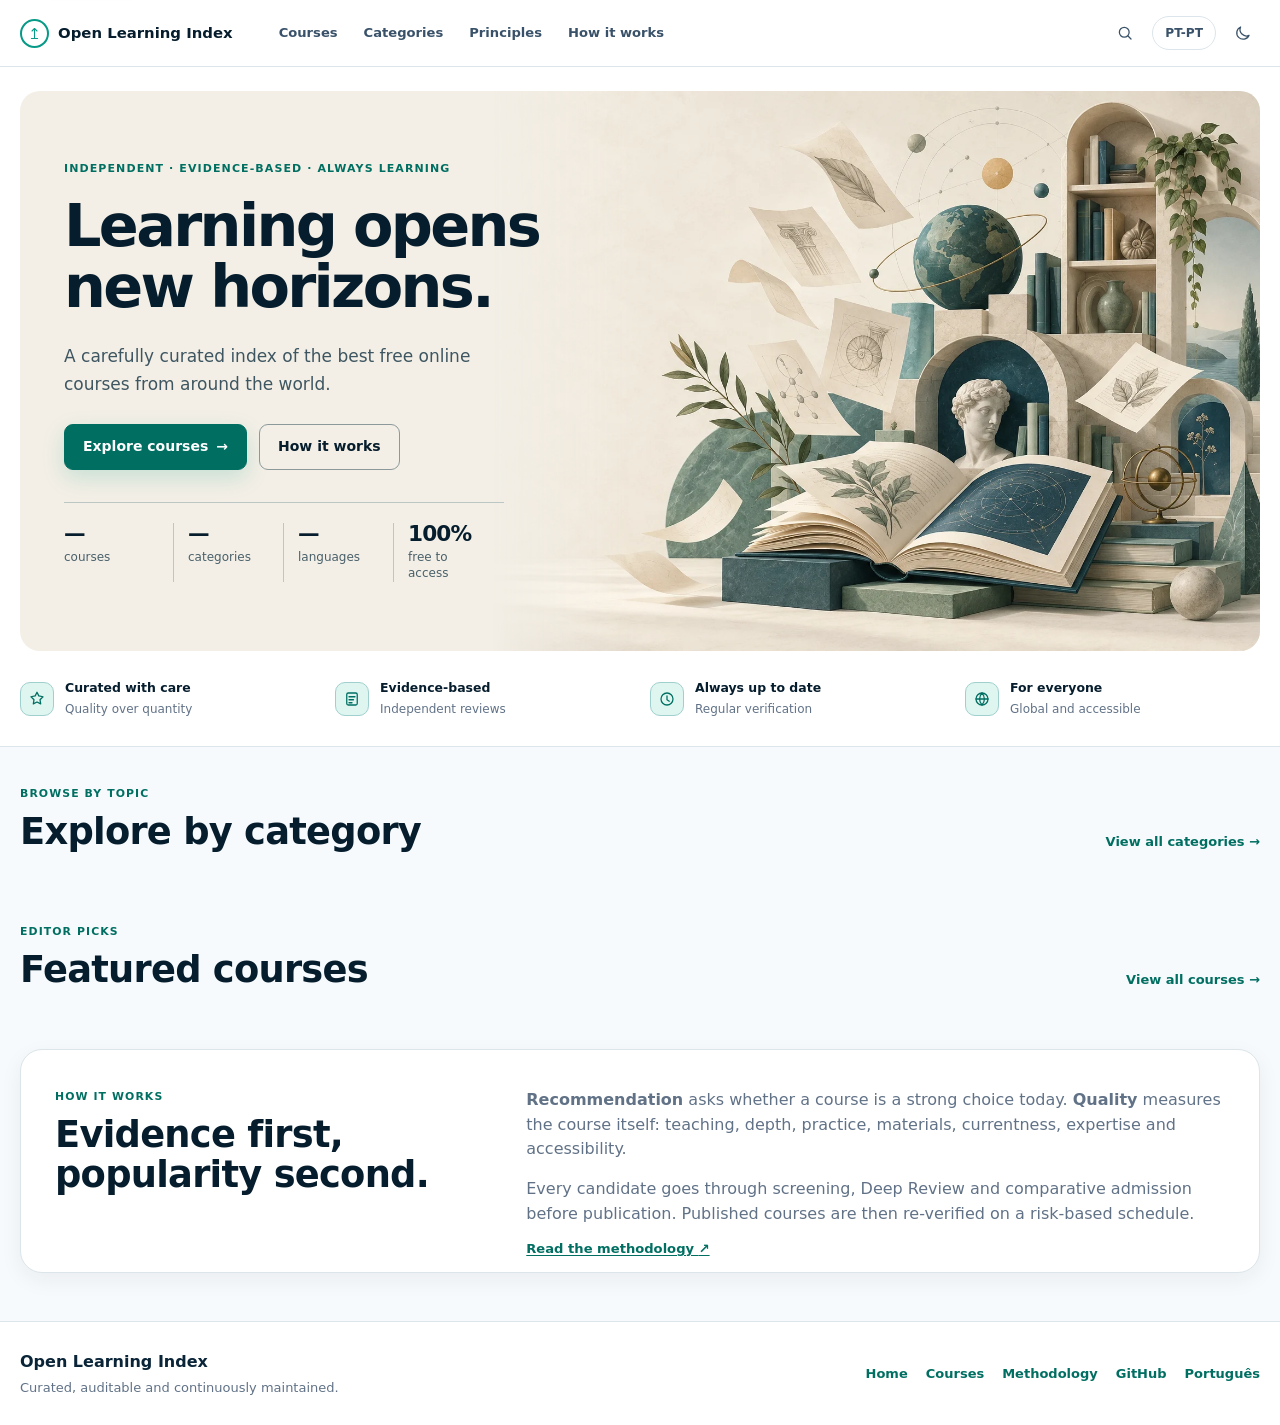
==== commit 13aee173: "Label pt-PT switch explicitly in index.html" ====
--- a/site/index.html
+++ b/site/index.html
@@ -53,7 +53,7 @@
       </details>
       <div class="nav-actions">
         <a class="icon-link" href="courses/" aria-label="Search courses"><span data-icon="search" aria-hidden="true"></span></a>
-        <a class="language-switch" href="pt/" lang="pt-PT" hreflang="pt-PT" aria-label="Português (Portugal)">PT</a>
+        <a class="language-switch" href="pt/" lang="pt-PT" hreflang="pt-PT" aria-label="Português (Portugal)">PT-PT</a>
         <button class="theme-toggle" type="button" data-theme-toggle aria-label="Use dark theme" title="Use dark theme"><span data-theme-icon data-icon="moon" aria-hidden="true"></span></button>
       </div>
     </div>
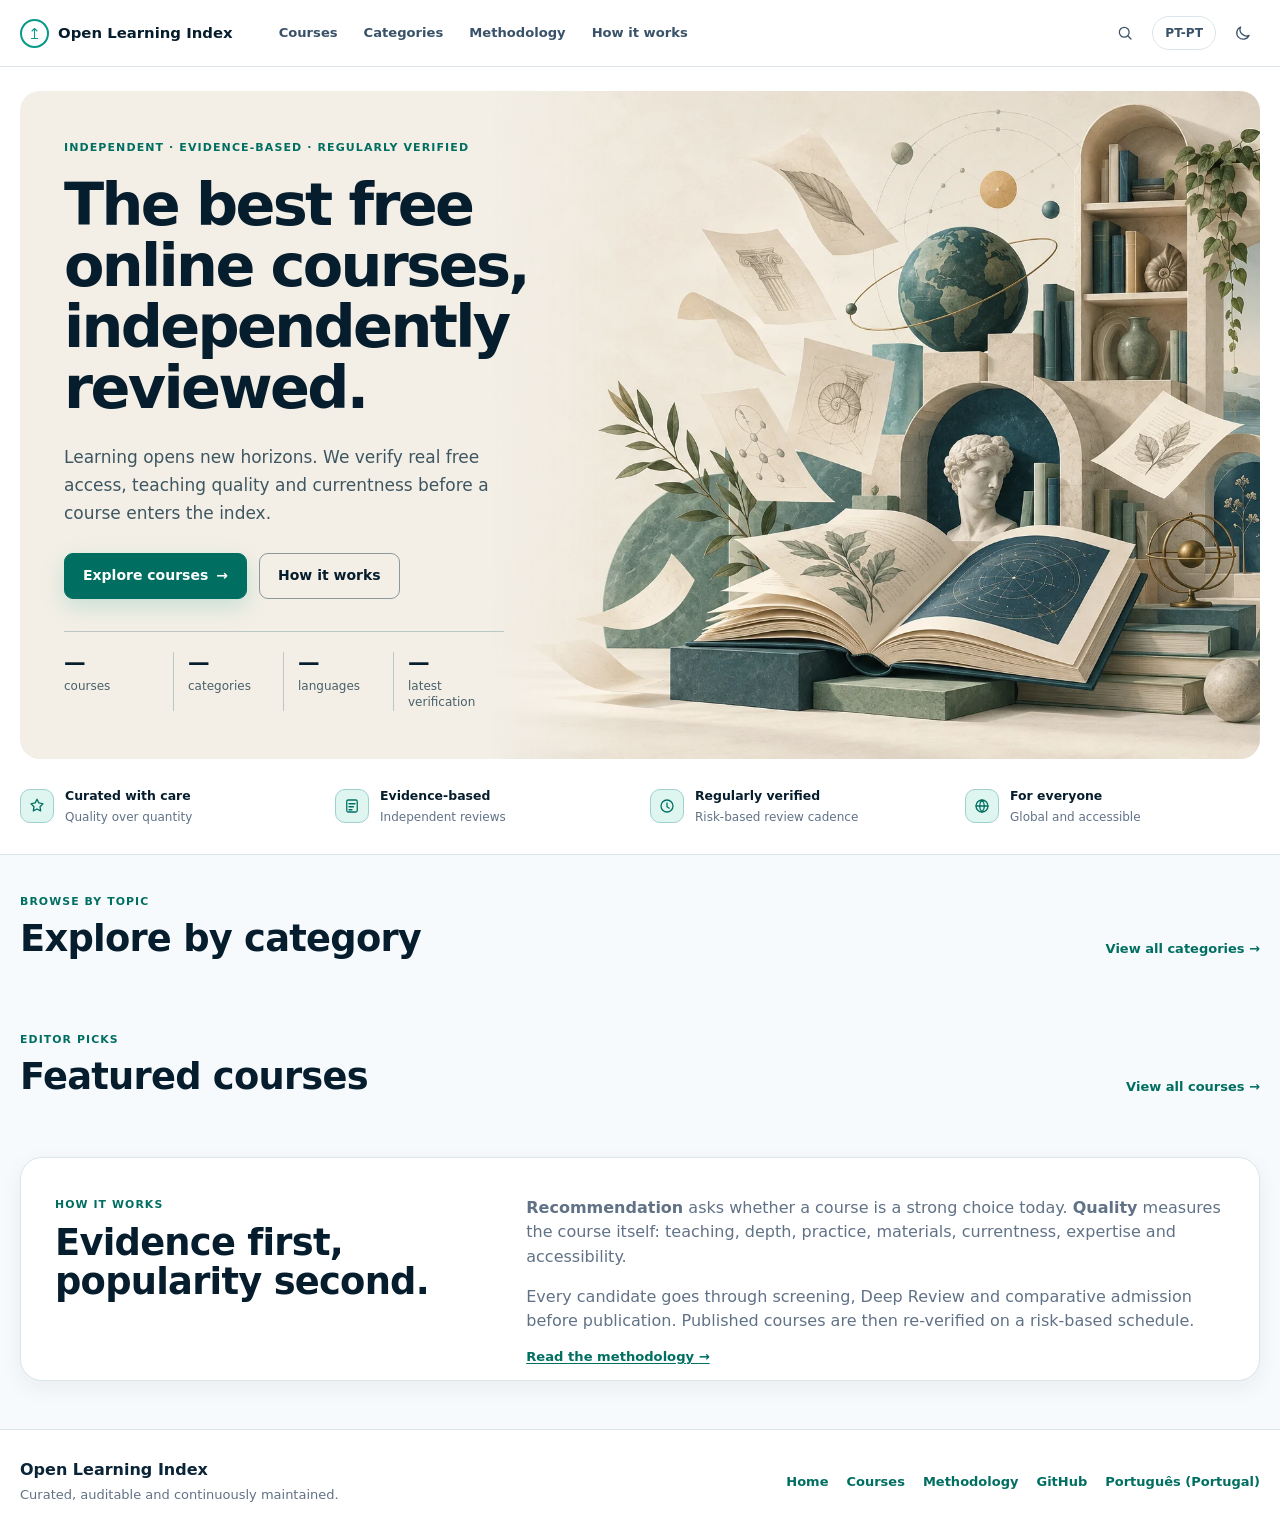
==== commit cf10b645: "feat: sharpen homepage trust and methodology navigation" ====
--- a/site/index.html
+++ b/site/index.html
@@ -39,7 +39,7 @@
       <nav class="main-nav" aria-label="Primary navigation">
         <a href="courses/">Courses</a>
         <a href="categories/">Categories</a>
-        <a href="#about">Principles</a>
+        <a href="methodology/">Methodology</a>
         <a href="#how-it-works">How it works</a>
       </nav>
       <details class="mobile-nav">
@@ -47,7 +47,7 @@
         <nav aria-label="Mobile navigation">
           <a href="courses/">Courses</a>
           <a href="categories/">Categories</a>
-          <a href="#about">Principles</a>
+          <a href="methodology/">Methodology</a>
           <a href="#how-it-works">How it works</a>
         </nav>
       </details>
@@ -64,10 +64,10 @@
       <div class="shell hero-frame">
         <div class="hero-art" aria-hidden="true"><img src="assets/hero-library.webp" alt="" width="1536" height="1024" fetchpriority="high"></div>
         <div class="hero-copy-block">
-          <p class="eyebrow">Independent · evidence-based · always learning</p>
-          <h1>Learning opens<br>new horizons.</h1>
+          <p class="eyebrow">Independent · evidence-based · regularly verified</p>
+          <h1>The best free online courses,<br>independently reviewed.</h1>
           <p class="hero-copy">
-            A carefully curated index of the best free online courses from around the world.
+            Learning opens new horizons. We verify real free access, teaching quality and currentness before a course enters the index.
           </p>
           <div class="hero-actions">
             <a class="button button-primary" href="courses/">Explore courses <span aria-hidden="true">→</span></a>
@@ -77,7 +77,7 @@
             <div><strong id="stat-courses">—</strong><span>courses</span></div>
             <div><strong id="stat-categories">—</strong><span>categories</span></div>
             <div><strong id="stat-languages">—</strong><span>languages</span></div>
-            <div><strong>100%</strong><span>free to access</span></div>
+            <div><strong id="stat-verified">—</strong><span>latest verification</span></div>
           </div>
         </div>
       </div>
@@ -87,7 +87,7 @@
       <div class="shell principles-grid">
         <article><span class="principle-icon" data-icon="curated" aria-hidden="true"></span><div><strong>Curated with care</strong><small>Quality over quantity</small></div></article>
         <article><span class="principle-icon" data-icon="evidence" aria-hidden="true"></span><div><strong>Evidence-based</strong><small>Independent reviews</small></div></article>
-        <article><span class="principle-icon" data-icon="clock" aria-hidden="true"></span><div><strong>Always up to date</strong><small>Regular verification</small></div></article>
+        <article><span class="principle-icon" data-icon="clock" aria-hidden="true"></span><div><strong>Regularly verified</strong><small>Risk-based review cadence</small></div></article>
         <article><span class="principle-icon" data-icon="globe" aria-hidden="true"></span><div><strong>For everyone</strong><small>Global and accessible</small></div></article>
       </div>
     </section>
@@ -122,7 +122,7 @@
       <div class="how-copy">
         <p><strong>Recommendation</strong> asks whether a course is a strong choice today. <strong>Quality</strong> measures the course itself: teaching, depth, practice, materials, currentness, expertise and accessibility.</p>
         <p>Every candidate goes through screening, Deep Review and comparative admission before publication. Published courses are then re-verified on a risk-based schedule.</p>
-        <a href="https://github.com/Blackspirits/open-learning-index/blob/main/docs/methodology.md">Read the methodology <span aria-hidden="true">↗</span></a>
+        <a href="methodology/">Read the methodology <span aria-hidden="true">→</span></a>
       </div>
     </section>
   </main>
@@ -133,7 +133,7 @@
       <div class="footer-links">
         <a href="./">Home</a>
         <a href="courses/">Courses</a>
-        <a href="https://github.com/Blackspirits/open-learning-index/blob/main/docs/methodology.md">Methodology</a>
+        <a href="methodology/">Methodology</a>
         <a href="https://github.com/Blackspirits/open-learning-index">GitHub</a>
         <a href="pt/" lang="pt-PT" hreflang="pt-PT">Português</a>
       </div>
--- a/site/editorial.css
+++ b/site/editorial.css
@@ -45,8 +45,63 @@
 .section-kicker { line-height: 1.6; }
 .featured-grid { gap: 20px; }
 
-/* All discovery cards share a stable media slot and a natural text flow. */
-.catalogue-card, .mini-course-card { padding: 0; gap: 0; overflow: hidden; min-height: 0; border-radius: 14px; box-shadow: 0 3px 14px rgb(11 37 56 / .035); }
+/* Discovery cards prioritise comparison data over decorative media. */
+.catalogue-card, .mini-course-card {
+  padding: 0;
+  gap: 0;
+  overflow: hidden;
+  min-height: 0;
+  border-radius: 14px;
+  box-shadow: 0 3px 14px rgb(11 37 56 / .035);
+}
+.card-body { display: flex; flex-direction: column; gap: 13px; padding: 20px; flex: 1; min-width: 0; }
+.card-heading { min-width: 0; }
+.card-heading .provider { margin: 0 0 6px; font-size: .8125rem; line-height: 1.45; color: var(--muted); }
+.card-heading h3 { margin: 0; font-size: 1.125rem; line-height: 1.35; font-weight: 750; letter-spacing: -.025em; overflow-wrap: anywhere; }
+.card-score-row { display: flex; align-items: center; flex-wrap: wrap; gap: 8px 12px; }
+.card-score { display: inline-flex; align-items: baseline; gap: 5px; color: var(--muted); }
+.card-score strong { color: var(--text-strong); font-size: 1.0625rem; font-variant-numeric: tabular-nums; letter-spacing: -.02em; }
+.card-score small { font-size: .6875rem; font-weight: 650; }
+.card-score-primary strong { color: var(--primary-strong); }
+.tag-tier { color: var(--muted); background: transparent; border-color: var(--line-strong); font-weight: 700; }
+.card-rationale {
+  margin: 0;
+  color: var(--muted);
+  font-size: .8125rem;
+  line-height: 1.5;
+  display: -webkit-box;
+  -webkit-box-orient: vertical;
+  -webkit-line-clamp: 2;
+  overflow: hidden;
+}
+.mini-tags { gap: 5px; margin: 0; }
+.mini-tag { font-size: .75rem; line-height: 1.4; }
+.tag-category { color: #006f62; }
+.card-footer {
+  display: flex;
+  align-items: flex-end;
+  justify-content: space-between;
+  gap: 10px 14px;
+  flex-wrap: wrap;
+  margin-top: auto;
+  padding-top: 12px;
+  border-top: 1px solid var(--line);
+}
+.access-line { display: flex; align-items: center; gap: 8px; font-size: .8125rem; line-height: 1.45; margin: 0; padding: 0; color: var(--text); }
+.access-line [data-icon] { color: var(--primary-strong); flex: none; }
+.access-line .ui-icon { width: 15px; height: 15px; }
+.verified-line { color: var(--muted); font-size: .75rem; line-height: 1.45; white-space: nowrap; }
+.course-grid.catalogue-grid { gap: 20px; }
+.course-grid.catalogue-grid.catalogue-list { grid-template-columns: 1fr; }
+.catalogue-list .catalogue-card { display: block; }
+.catalogue-list .card-body { display: grid; grid-template-columns: minmax(0,1fr) auto; gap: 10px 24px; align-items: start; }
+.catalogue-list .card-heading { grid-column: 1; }
+.catalogue-list .card-score-row { grid-column: 2; grid-row: 1; justify-content: flex-end; }
+.catalogue-list .card-rationale { grid-column: 1 / -1; -webkit-line-clamp: 1; }
+.catalogue-list .mini-tags { grid-column: 1; margin: 0; }
+.catalogue-list .card-footer { grid-column: 1 / -1; }
+
+/* Course-detail and provider media remain available where they add context. */
 .course-media { position: relative; display: flex; width: 100%; aspect-ratio: 16 / 9; overflow: hidden; flex: none; background: #e9eeeb; }
 .course-media img { width: 100%; height: 100%; object-fit: contain; }
 .media-editorial { align-items: center; justify-content: space-between; gap: 16px; padding: 24px; background: #e4eee9; color: #224e4b; }
@@ -59,30 +114,6 @@
 .media-math-statistics, .media-engineering-electronics, .media-ai-data, .media-computer-science, .media-cybersecurity-it { background: #e1ebf1; color: #254f6a; }
 .media-health-medicine, .media-psychology-behavior { background: #eee3e2; color: #76514f; }
 .media-languages { background: #ede6d7; color: #685730; }
-.card-body { display: flex; flex-direction: column; gap: 14px; padding: 20px; flex: 1; min-width: 0; }
-.card-heading { min-width: 0; }
-.card-heading .provider { margin: 0 0 7px; font-size: .8125rem; line-height: 1.5; color: var(--muted); }
-.card-heading h3 { margin: 0; font-size: 1.125rem; line-height: 1.35; font-weight: 750; letter-spacing: -.025em; overflow-wrap: anywhere; }
-.catalogue-card-head, .mini-card-top { display: flex; align-items: center; justify-content: flex-start; gap: 9px; margin: 0; }
-.score-pill { min-height: 28px; padding: 4px 9px; font-size: .8125rem; font-variant-numeric: tabular-nums; }
-.score-context { font-size: .75rem; }
-.mini-tags { gap: 5px; margin: auto 0 0; }
-.mini-tag { font-size: .75rem; line-height: 1.4; }
-.tag-category { color: #006f62; }
-.access-line { display: flex; gap: 8px; font-size: .8125rem; line-height: 1.45; margin: 0; padding-top: 12px; color: var(--text); }
-.access-line [data-icon] { color: var(--primary-strong); flex: none; }
-.access-line .ui-icon { width: 15px; height: 15px; }
-.course-grid.catalogue-grid { gap: 20px; }
-.course-grid.catalogue-grid.catalogue-list { grid-template-columns: 1fr; }
-.catalogue-list .catalogue-card { display: grid; grid-template-columns: 180px minmax(0,1fr); align-items: stretch; }
-.catalogue-list .course-media { height: 100%; min-height: 155px; aspect-ratio: auto; }
-.catalogue-list .card-body { display: grid; grid-template-columns: minmax(0,1fr) auto; gap: 12px 20px; align-items: start; }
-.catalogue-list .card-heading { grid-column: 1; }
-.catalogue-list .catalogue-card-head { grid-column: 2; grid-row: 1; align-self: center; flex-direction: column; gap: 5px; }
-.catalogue-list .mini-tags { grid-column: 1; margin: 0; }
-.catalogue-list .access-line { grid-column: 1 / -1; border: 0; padding: 0; }
-.catalogue-list .media-editorial { flex-direction: column; align-items: flex-start; justify-content: center; gap: 12px; padding: 18px; }
-.catalogue-list .media-provider-name { max-width: 100%; font-size: .8125rem; }
 
 /* Filter state is explicit, and keyboard focus is visible in both themes. */
 .search-box input::placeholder { color: #627489; opacity: 1; }
@@ -216,7 +247,6 @@
   .catalogue-list .catalogue-card { display: flex; }
   .catalogue-list .card-body { display: flex; }
   .catalogue-list .catalogue-card-head { flex-direction: row; align-self: auto; }
-  .catalogue-list .course-media { aspect-ratio: 16 / 9; min-height: 0; height: auto; }
   .course-title-grid, .course-layout { grid-template-columns: minmax(0,1fr); gap: 22px; }
   .course-heading-main h1 { font-size: clamp(1.75rem, 6vw, 2.5rem); }
   .course-score-card { width: 100%; display: grid; grid-template-columns: 1fr auto; align-items: center; gap: 6px 16px; padding: 16px; }
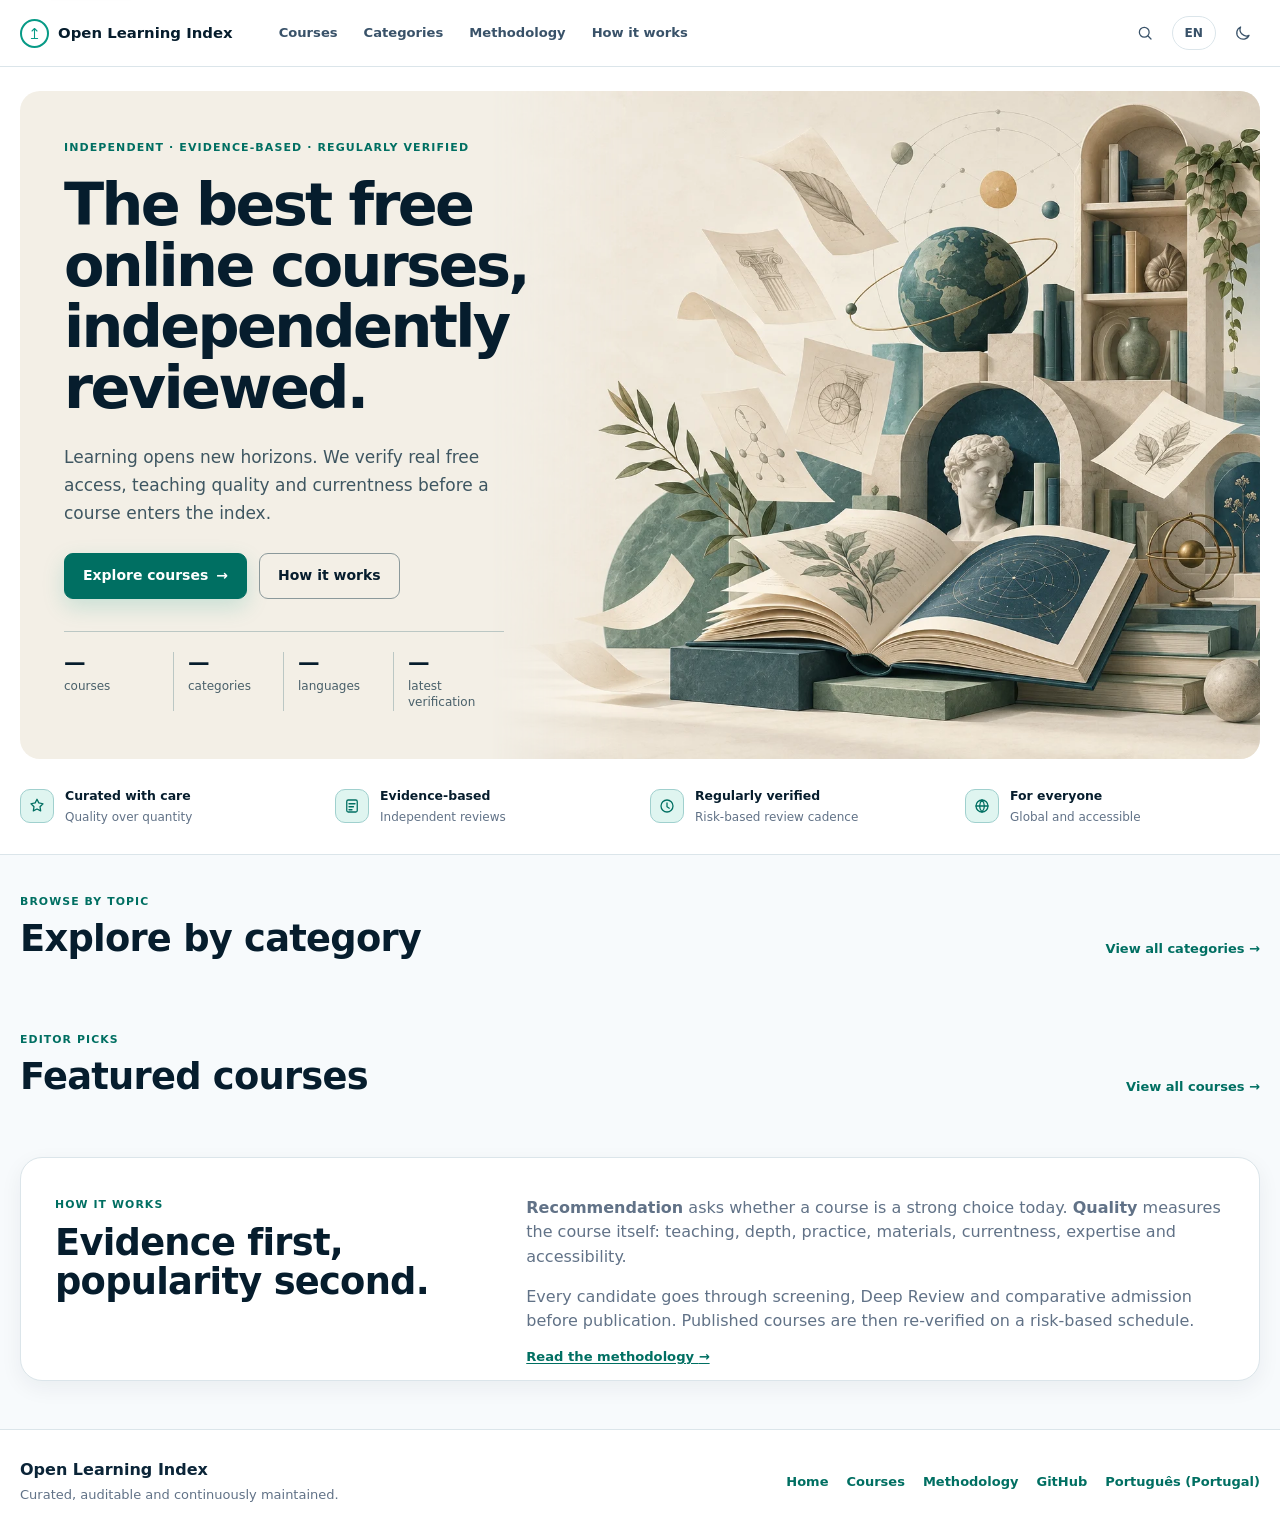
==== commit f8369db6: "feat: expose Spanish locale in public navigation" ====
--- a/site/index.html
+++ b/site/index.html
@@ -18,6 +18,7 @@
   <link rel="canonical" href="https://blackspirits.github.io/open-learning-index/">
   <link rel="alternate" hreflang="en" href="https://blackspirits.github.io/open-learning-index/">
   <link rel="alternate" hreflang="pt-PT" href="https://blackspirits.github.io/open-learning-index/pt/">
+  <link rel="alternate" hreflang="es" href="https://blackspirits.github.io/open-learning-index/es/">
   <link rel="alternate" hreflang="x-default" href="https://blackspirits.github.io/open-learning-index/">
   <meta property="og:type" content="website">
   <meta property="og:title" content="Open Learning Index">
@@ -53,7 +54,7 @@
       </details>
       <div class="nav-actions">
         <a class="icon-link" href="courses/" aria-label="Search courses"><span data-icon="search" aria-hidden="true"></span></a>
-        <a class="language-switch" href="pt/" lang="pt-PT" hreflang="pt-PT" aria-label="Português (Portugal)">PT-PT</a>
+        <details class="language-menu"><summary aria-label="Language">EN</summary><nav aria-label="Language"><a href="./" lang="en" hreflang="en">English</a><a href="pt/" lang="pt-PT" hreflang="pt-PT">Português (Portugal)</a><a href="es/" lang="es" hreflang="es">Español</a></nav></details>
         <button class="theme-toggle" type="button" data-theme-toggle aria-label="Use dark theme" title="Use dark theme"><span data-theme-icon data-icon="moon" aria-hidden="true"></span></button>
       </div>
     </div>
--- a/site/styles.css
+++ b/site/styles.css
@@ -9,6 +9,7 @@
   --muted: #617287;
   --line: #dbe5ea;
   --line-strong: #c8d6dd;
+  --control-border: #7d919c;
   --primary: #079a86;
   --primary-strong: #007d6d;
   --primary-soft: #dff5f0;
@@ -58,6 +59,9 @@
 input,
 select { border: 1px solid var(--line); }
 
+input,
+select { border-color: var(--control-border); }
+
 button:focus-visible,
 input:focus-visible,
 select:focus-visible,
@@ -204,6 +208,67 @@
   font-weight: 800;
 }
 
+.language-menu {
+  position: relative;
+}
+
+.language-menu > summary {
+  display: inline-flex;
+  min-height: 34px;
+  align-items: center;
+  justify-content: center;
+  padding: 0 12px;
+  border: 1px solid var(--line);
+  border-radius: 999px;
+  background: var(--surface);
+  color: #395269;
+  cursor: pointer;
+  font-size: 0.76rem;
+  font-weight: 800;
+  list-style: none;
+}
+
+.language-menu > summary::-webkit-details-marker { display: none; }
+
+.language-menu[open] > summary,
+.language-menu > summary:hover {
+  border-color: var(--control-border);
+  color: var(--primary-strong);
+}
+
+.language-menu > nav {
+  display: none;
+}
+
+.language-menu[open] > nav {
+  position: absolute;
+  top: calc(100% + 8px);
+  right: 0;
+  z-index: 90;
+  display: grid;
+  min-width: 190px;
+  padding: 7px;
+  border: 1px solid var(--line);
+  border-radius: 12px;
+  background: var(--surface);
+  box-shadow: var(--shadow);
+}
+
+.language-menu > nav a {
+  padding: 9px 10px;
+  border-radius: 8px;
+  color: var(--text);
+  font-size: 0.8rem;
+  font-weight: 700;
+  text-decoration: none;
+}
+
+.language-menu > nav a:hover,
+.language-menu > nav a:focus-visible {
+  background: var(--surface-soft);
+  color: var(--primary-strong);
+}
+
 .theme-toggle {
   width: 34px;
   min-height: 34px;
@@ -745,7 +810,7 @@
   align-items: center;
   gap: 10px;
   padding: 0 14px;
-  border: 1px solid var(--line);
+  border: 1px solid var(--control-border);
   border-radius: 10px;
   background: var(--surface);
   box-shadow: var(--shadow-sm);
@@ -1806,6 +1871,7 @@
   --muted: #99acb8;
   --line: #213842;
   --line-strong: #31505c;
+  --control-border: #526b77;
   --primary: #2ecdb5;
   --primary-strong: #70e5d2;
   --primary-soft: #0e3734;
--- a/site/editorial.css
+++ b/site/editorial.css
@@ -149,6 +149,37 @@
 html[data-theme="dark"] .main-nav a:hover { color: var(--primary-strong); }
 .main-nav a[aria-current] { text-decoration: underline; text-underline-offset: 7px; text-decoration-thickness: 2px; }
 
+/* Trust and methodology pages reuse the editorial system rather than introducing a second visual language. */
+.methodology-page { padding-block: 46px 64px; }
+.methodology-header { max-width: 780px; margin-bottom: 34px; }
+.methodology-header h1 { margin-bottom: 14px; font-size: clamp(2.4rem, 5vw, 4rem); }
+.methodology-header > p:last-child { color: var(--muted); font-size: 1.02rem; line-height: 1.7; }
+.methodology-section { max-width: 900px; padding-block: 26px; border-top: 1px solid var(--line); }
+.methodology-section h2 { margin-bottom: 16px; font-size: 1.5rem; }
+.methodology-section h3 { margin-bottom: 8px; font-size: 1.05rem; }
+.methodology-section p, .methodology-section li { color: var(--muted); line-height: 1.65; }
+.methodology-score-grid { display: grid; grid-template-columns: repeat(2,minmax(0,1fr)); gap: 16px; margin-block: 18px 24px; }
+.methodology-score-grid article { padding: 20px; border: 1px solid var(--line); border-radius: 14px; background: var(--surface); box-shadow: var(--shadow-sm); }
+.methodology-score-grid article p:last-child { margin-bottom: 0; }
+.methodology-table-wrap { overflow-x: auto; margin-block: 18px; border: 1px solid var(--line); border-radius: 12px; background: var(--surface); }
+.methodology-table { width: 100%; border-collapse: collapse; min-width: 520px; }
+.methodology-table th, .methodology-table td { padding: 12px 14px; border-bottom: 1px solid var(--line); text-align: left; vertical-align: top; }
+.methodology-table th { color: var(--text-strong); background: var(--surface-soft); font-size: .8125rem; }
+.methodology-table td { color: var(--text); font-size: .875rem; }
+.methodology-table tr:last-child td { border-bottom: 0; }
+.methodology-tier-grid { display: grid; grid-template-columns: repeat(4,minmax(0,1fr)); gap: 10px; margin-block: 18px; }
+.methodology-tier-grid div { display: grid; gap: 2px; padding: 15px; border: 1px solid var(--line); border-radius: 12px; background: var(--surface); }
+.methodology-tier-grid strong { color: var(--primary-strong); font-size: 1.25rem; }
+.methodology-tier-grid span { color: var(--text-strong); font-size: .8125rem; font-weight: 750; }
+.methodology-tier-grid small { color: var(--muted); font-size: .75rem; }
+.methodology-note { padding: 14px 16px; border-left: 3px solid var(--primary); background: var(--surface-teal); border-radius: 0 10px 10px 0; }
+.methodology-actions { display: flex; flex-wrap: wrap; gap: 10px; margin-top: 20px; }
+.category-context { display: grid; gap: 8px; margin: -2px 0 24px; padding: 16px 18px; border: 1px solid var(--line); border-radius: 12px; background: var(--surface); }
+.category-context p { margin: 0; color: var(--muted); font-size: .875rem; line-height: 1.55; }
+.category-context strong { color: var(--text-strong); }
+.not-found-page { min-height: 58vh; padding-block: 70px; }
+.not-found-page .empty { max-width: 680px; margin-inline: auto; }
+
 /* Course detail keeps the reading order and the navigation in sync. */
 html:has(.course-tabs) { scroll-behavior: auto; }
 .course-heading-main h1 { line-height: 1.08; letter-spacing: -.035em; }
@@ -206,6 +237,17 @@
   .featured-grid { grid-template-columns: repeat(2,minmax(0,1fr)); }
 }
 @media (max-width: 760px) {
+  .methodology-page { padding-block: 30px 48px; }
+  .methodology-score-grid { grid-template-columns: minmax(0,1fr); }
+  .methodology-tier-grid { grid-template-columns: repeat(2,minmax(0,1fr)); }
+  .methodology-table { min-width: 480px; }
+  .methodology-actions .button { flex: 1 1 180px; }
+  .course-layout { display: flex; flex-direction: column; }
+  .course-content { order: 0; }
+  .course-sidebar { display: contents; }
+  .course-sidebar .course-media { display: none; }
+  .course-sidebar .sidebar-card:first-of-type { order: -1; }
+  .course-sidebar .sidebar-card:last-of-type { order: 1; }
   :root { --header-height: 58px; }
   .topbar-inner { gap: 6px; }
   .brand { min-width: 0; gap: 6px; }
